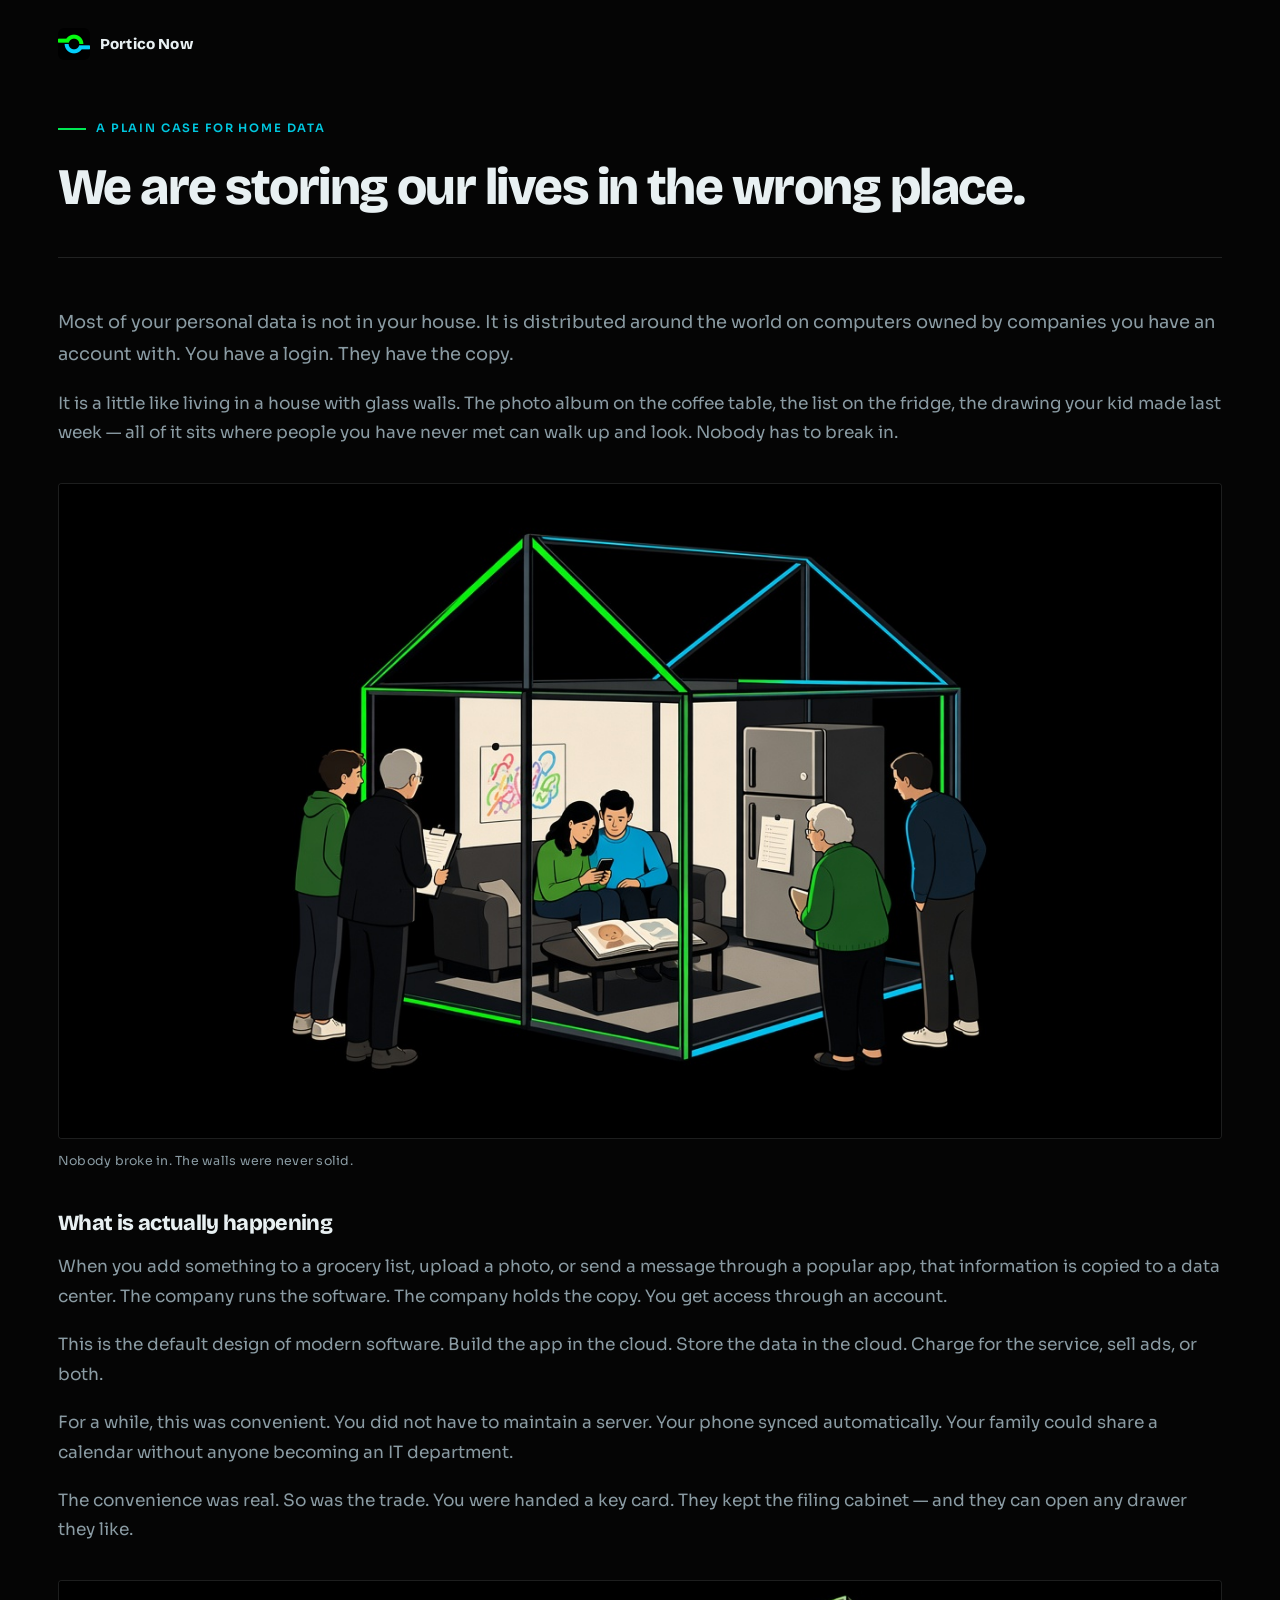
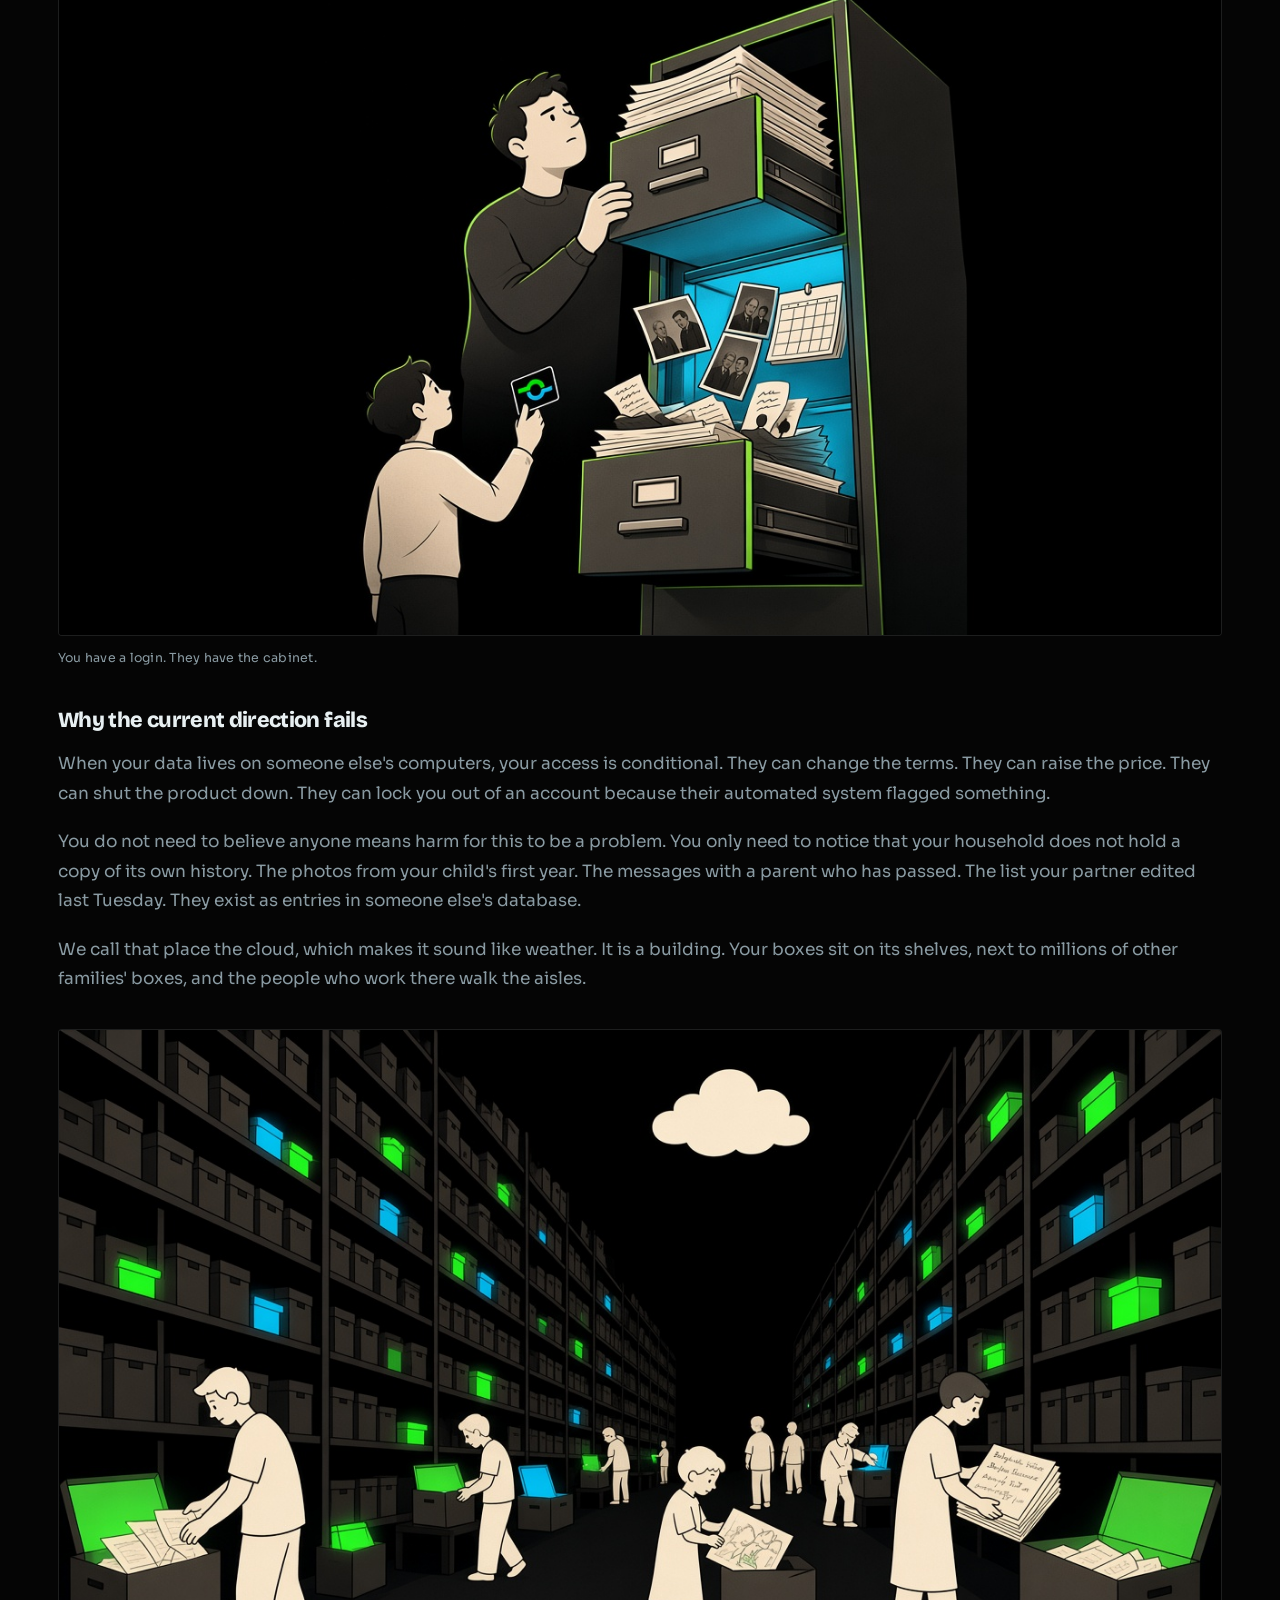
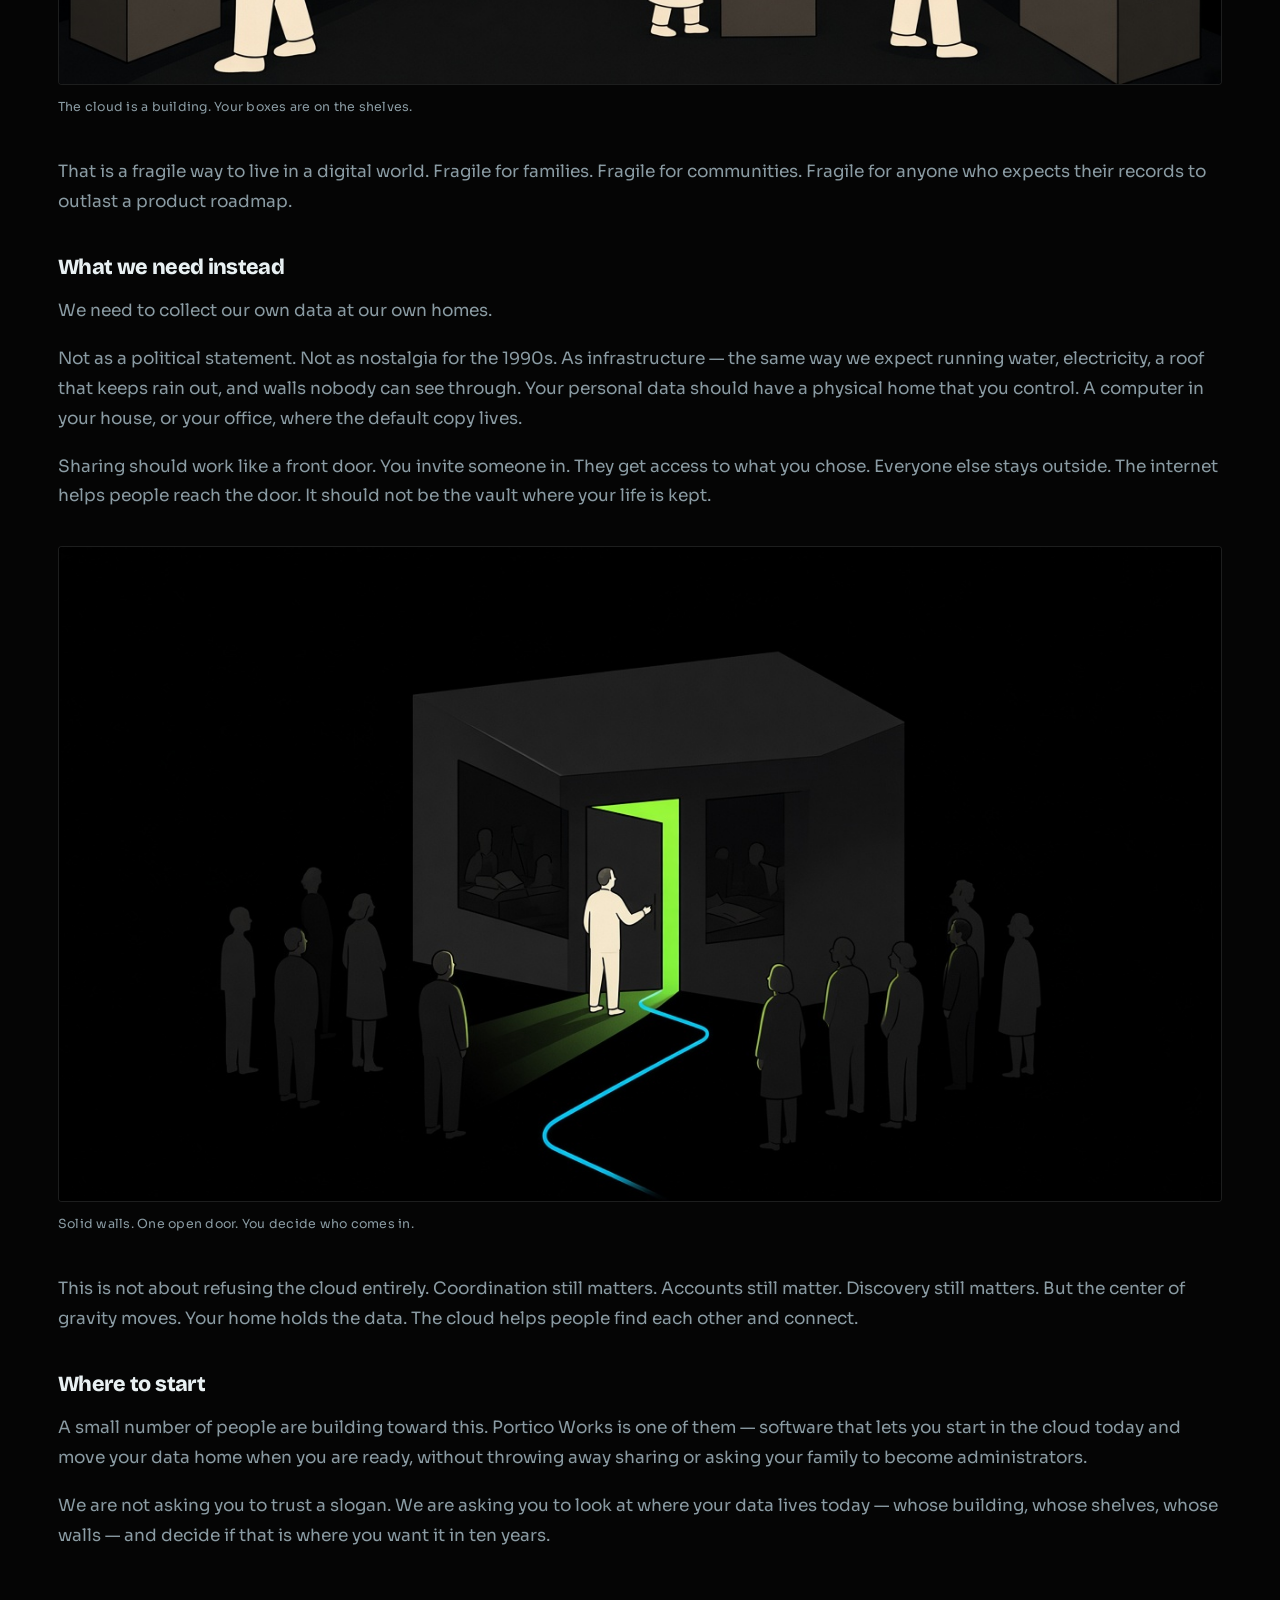
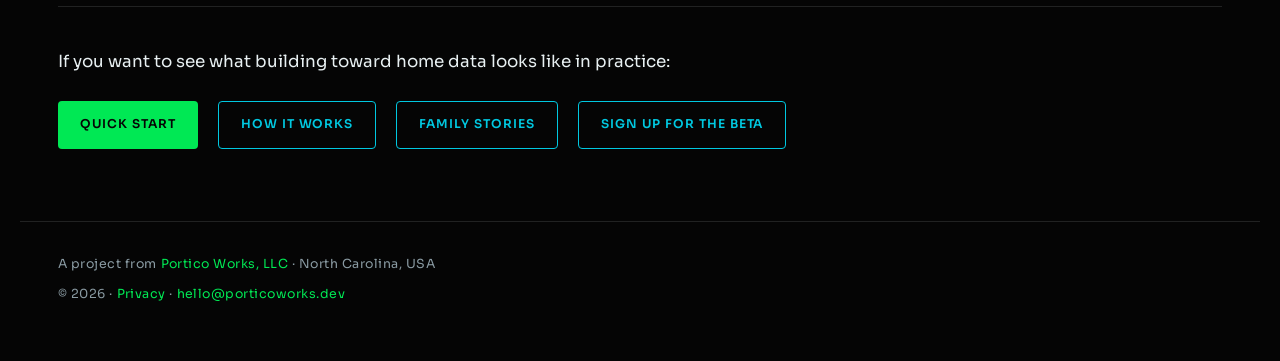
==== index.html @ d1bdc406 "Refactor header in index.html to introduce a brand-cluster for improved navigation and accessibility" ====
<!doctype html>
<html lang="en">
  <head>
    <meta charset="utf-8">
    <meta name="viewport" content="width=device-width, initial-scale=1, viewport-fit=cover">
    <meta name="description" content="Your personal data belongs in your home. Not as a hobby. As the place your own copy lives.">
    <meta name="theme-color" content="#050505">
    <meta name="mobile-web-app-capable" content="yes">
    <meta name="apple-mobile-web-app-capable" content="yes">
    <meta name="apple-mobile-web-app-status-bar-style" content="black-translucent">
    <meta name="apple-mobile-web-app-title" content="Portico Now">
    <meta property="og:title" content="Portico Now — Keep your data at home">
    <meta property="og:description" content="The cloud was a shortcut. It is not where your life should be kept.">
    <meta property="og:type" content="website">
    <meta property="og:url" content="https://porticonow.com/">
    <meta property="og:image" content="https://porticonow.com/logo.png">
    <title>Portico Now — Keep your data at home</title>
    <link rel="icon" href="/favicon.ico" sizes="32x32">
    <link rel="icon" href="/favicon.svg" type="image/svg+xml">
    <link rel="shortcut icon" href="/favicon.ico">
    <link rel="icon" href="/favicon-32.png" type="image/png" sizes="32x32">
    <link rel="icon" href="/favicon-16.png" type="image/png" sizes="16x16">
    <link rel="icon" href="/icon-192.png" type="image/png" sizes="192x192">
    <link rel="apple-touch-icon" href="/apple-touch-icon.png" sizes="180x180">
    <link rel="apple-touch-icon" href="/apple-touch-icon-152.png" sizes="152x152">
    <link rel="manifest" href="/manifest.webmanifest">
    <link rel="stylesheet" href="styles.css">
    <link rel="preconnect" href="https://fonts.googleapis.com">
    <link rel="preconnect" href="https://fonts.gstatic.com" crossorigin>
    <link href="https://fonts.googleapis.com/css2?family=Bricolage+Grotesque:opsz,wght@12..96,600;12..96,800&family=Sora:wght@400;500;600&display=swap" rel="stylesheet">
  </head>
  <body>
    <header class="site-header">
      <div class="brand-cluster">
        <a class="wordmark-logo" href="https://api.porticoworks.dev/app/#/login" aria-label="Sign in to Portico">
          <img class="brand-logo" src="logo.png" width="32" height="32" alt="">
        </a>
        <a class="wordmark" href="/" aria-label="Portico Now">
          <span>Portico Now</span>
        </a>
      </div>
    </header>

    <main id="top" class="essay">
      <article aria-labelledby="essay-title">
        <header class="essay-header">
          <p class="eyebrow">A plain case for home data</p>
          <h1 id="essay-title">We are storing our lives in the wrong place.</h1>
        </header>

        <section class="essay-body">
          <p class="lead">
            Most of your personal data is not in your house. It is distributed around the world on computers owned by
            companies you have an account with. You have a login. They have the copy.
          </p>
          <p>
            It is a little like living in a house with glass walls. The photo album on the coffee table, the list on the
            fridge, the drawing your kid made last week — all of it sits where people you have never met can walk up and
            look. Nobody has to break in.
          </p>

          <figure class="essay-figure">
            <img src="cartoons/cartoon-glass-house.png" width="1280" height="720" alt="A family sits inside a glass house while people outside look in at a photo album, a child's drawing, and a note on the fridge.">
            <figcaption>Nobody broke in. The walls were never solid.</figcaption>
          </figure>

          <h2>What is actually happening</h2>
          <p>
            When you add something to a grocery list, upload a photo, or send a message through a popular app, that
            information is copied to a data center. The company runs the software. The company holds the copy. You get
            access through an account.
          </p>
          <p>
            This is the default design of modern software. Build the app in the cloud. Store the data in the cloud. Charge for the service, sell ads, or both.
          </p>
          <p>
            For a while, this was convenient. You did not have to maintain a server. Your phone synced automatically.
            Your family could share a calendar without anyone becoming an IT department.
          </p>
          <p>
            The convenience was real. So was the trade. You were handed a key card. They kept the filing cabinet — and
            they can open any drawer they like.
          </p>

          <figure class="essay-figure">
            <img src="cartoons/cartoon-they-hold-the-copy.png" width="1280" height="720" alt="A small person holds up a keycard while a much larger person searches an open filing cabinet of photographs and papers.">
            <figcaption>You have a login. They have the cabinet.</figcaption>
          </figure>

          <h2>Why the current direction fails</h2>
          <p>
            When your data lives on someone else's computers, your access is conditional. They can change the terms.
            They can raise the price. They can shut the product down. They can lock you out of an account because their
            automated system flagged something.
          </p>
          <p>
            You do not need to believe anyone means harm for this to be a problem. You only need to notice that your
            household does not hold a copy of its own history. The photos from your child's first year. The messages
            with a parent who has passed. The list your partner edited last Tuesday. They exist as entries in someone
            else's database.
          </p>
          <p>
            We call that place the cloud, which makes it sound like weather. It is a building. Your boxes sit on its
            shelves, next to millions of other families' boxes, and the people who work there walk the aisles.
          </p>

          <figure class="essay-figure">
            <img src="cartoons/cartoon-cloud-warehouse.png" width="1280" height="720" alt="People in a long warehouse aisle open boxes of drawings and letters beneath a small cloud.">
            <figcaption>The cloud is a building. Your boxes are on the shelves.</figcaption>
          </figure>

          <p>
            That is a fragile way to live in a digital world. Fragile for families. Fragile for communities. Fragile
            for anyone who expects their records to outlast a product roadmap.
          </p>

          <h2>What we need instead</h2>
          <p>
            We need to collect our own data at our own homes.
          </p>
          <p>
            Not as a political statement. Not as nostalgia for the 1990s. As infrastructure — the same way we expect
            running water, electricity, a roof that keeps rain out, and walls nobody can see through. Your personal data
            should have a physical home that you control. A computer in your house, or your office, where the default
            copy lives.
          </p>
          <p>
            Sharing should work like a front door. You invite someone in. They get access to what you chose. Everyone
            else stays outside. The internet helps people reach the door. It should not be the vault where your life is
            kept.
          </p>

          <figure class="essay-figure">
            <img src="cartoons/cartoon-home-door.png" width="1280" height="720" alt="One person stands at the open door of a dark house while a crowd waits outside.">
            <figcaption>Solid walls. One open door. You decide who comes in.</figcaption>
          </figure>

          <p>
            This is not about refusing the cloud entirely. Coordination still matters. Accounts still matter. Discovery
            still matters. But the center of gravity moves. Your home holds the data. The cloud helps people find each
            other and connect.
          </p>

          <h2>Where to start</h2>
          <p>
            A small number of people are building toward this. Portico Works is one of them — software that lets you
            start in the cloud today and move your data home when you are ready, without throwing away sharing or
            asking your family to become administrators.
          </p>
          <p>
            We are not asking you to trust a slogan. We are asking you to look at where your data lives today — whose
            building, whose shelves, whose walls — and decide if that is where you want it in ten years.
          </p>
        </section>

        <footer class="essay-cta">
          <p class="cta-lede">If you want to see what building toward home data looks like in practice:</p>
          <div class="cta-actions">
            <a class="button button-primary" href="https://web.porticoworks.dev/start/">Quick Start</a>
            <a class="button button-light" href="https://web.porticoworks.dev/">How it works</a>
            <a class="button button-light" href="https://ourportico.com/">Family stories</a>
            <a class="button button-light" href="mailto:beta@porticoworks.dev?subject=Portico%20beta%20sign-up&body=This%20message%20is%20ready%20to%20send.%20Press%20Send%20to%20join%20the%20Portico%20beta.%0D%0A%0D%0APlease%20sign%20me%20up%20as%20a%20beta%20tester%20and%20reply%20to%20this%20email%20address.">Sign up for the beta</a>
          </div>
        </footer>
      </article>
    </main>

    <footer class="site-footer">
      <p>
        A project from
        <a class="text-link" href="https://porticoworks.dev/">Portico Works, LLC</a>
        · North Carolina, USA
      </p>
      <p>
        © <span id="year">2026</span>
        · <a class="text-link" href="https://porticoworks.dev/privacy">Privacy</a>
        · <a class="text-link" href="mailto:hello@porticoworks.dev">hello@porticoworks.dev</a>
      </p>
    </footer>

    <script>document.getElementById('year').textContent = new Date().getFullYear();</script>
  </body>
</html>
---- styles.css ----
:root {
  --ink: #e8f0f2;
  --muted: #8a9ba3;
  --deep: #050505;
  --green: #00e854;
  --cyan: #00c8e0;
  --line: rgba(232, 240, 242, 0.12);
}

* { box-sizing: border-box; }
html { scroll-behavior: smooth; }
body {
  margin: 0;
  color: var(--ink);
  background: var(--deep);
  font-family: Sora, system-ui, sans-serif;
  font-size: 17px;
  line-height: 1.75;
}
a { color: inherit; }

.site-header {
  max-width: 1240px;
  margin-inline: auto;
  padding: 28px 38px 0;
}
.brand-cluster {
  display: inline-flex;
  align-items: center;
  gap: 10px;
}
.wordmark-logo {
  display: inline-flex;
  border-radius: 6px;
  text-decoration: none;
}
.wordmark-logo:focus-visible {
  outline: 2px solid var(--cyan);
  outline-offset: 2px;
}
.brand-back {
  display: inline-flex;
  align-items: center;
  justify-content: center;
  width: 2.1rem;
  height: 2.1rem;
  margin-left: -0.35rem;
  border-radius: 0.55rem;
  color: var(--cyan);
  text-decoration: none;
  transition: background 0.15s ease, color 0.15s ease;
}
.brand-back:hover {
  color: var(--green);
  background: rgba(0, 200, 224, 0.12);
}
.brand-back:focus-visible {
  outline: 2px solid var(--cyan);
  outline-offset: 2px;
}
.brand-back-icon {
  display: block;
}
.wordmark {
  display: inline-flex;
  align-items: center;
  gap: 10px;
  font-family: "Bricolage Grotesque", Sora, sans-serif;
  font-weight: 800;
  font-size: .95rem;
  letter-spacing: .01em;
  text-decoration: none;
}
.wordmark:hover span {
  color: var(--cyan);
}
.brand-logo {
  display: block;
  border-radius: 6px;
  flex-shrink: 0;
}

.essay {
  max-width: 1240px;
  margin-inline: auto;
  padding: 48px 38px 72px;
}
.essay-header {
  margin-bottom: 48px;
  padding-bottom: 40px;
  border-bottom: 1px solid var(--line);
}
.eyebrow {
  margin: 0 0 20px;
  font-size: .72rem;
  font-weight: 600;
  letter-spacing: .16em;
  text-transform: uppercase;
  color: var(--cyan);
}
.eyebrow::before {
  content: "";
  display: inline-block;
  width: 28px;
  margin-right: 10px;
  border-top: 2px solid var(--green);
  vertical-align: middle;
}
h1, h2 {
  font-family: "Bricolage Grotesque", Sora, sans-serif;
  font-weight: 800;
  line-height: 1.15;
  letter-spacing: -.03em;
}
h1 {
  margin: 0;
  font-size: clamp(2.2rem, 5vw, 3.2rem);
}
h2 {
  margin: 2.4rem 0 1rem;
  font-size: 1.35rem;
  color: var(--ink);
}
p { margin: 0 0 1.15rem; }
.lead {
  font-size: 1.12rem;
  color: var(--muted);
  line-height: 1.8;
}
.essay-body p {
  color: var(--muted);
}
.essay-body strong {
  color: var(--ink);
  font-weight: 600;
}
.essay-figure {
  margin: 2.2rem 0 2.4rem;
}
.essay-figure img {
  display: block;
  width: 100%;
  height: auto;
  border: 1px solid var(--line);
  border-radius: 4px;
  background: #000;
}
.essay-figure figcaption {
  margin-top: 12px;
  font-size: .78rem;
  letter-spacing: .02em;
  color: var(--muted);
}

.essay-cta {
  margin-top: 56px;
  padding-top: 40px;
  border-top: 1px solid var(--line);
}
.cta-lede {
  margin-bottom: 24px;
  color: var(--ink);
  font-size: 1.05rem;
}
.cta-actions {
  display: flex;
  flex-wrap: wrap;
  align-items: center;
  gap: 16px 20px;
}
.button {
  display: inline-flex;
  align-items: center;
  justify-content: center;
  min-height: 48px;
  padding: 12px 22px;
  border-radius: 4px;
  font-size: .76rem;
  font-weight: 600;
  letter-spacing: .08em;
  text-decoration: none;
  text-transform: uppercase;
  transition: transform .2s ease, background .2s ease, color .2s ease, border-color .2s ease;
}
.button:hover, .button:focus-visible { transform: translateY(-2px); }
.button-primary {
  color: var(--deep);
  background: var(--green);
}
.button-primary:hover { background: var(--cyan); }
.button-light {
  border: 1px solid var(--cyan);
  color: var(--cyan);
}
.button-light:hover {
  color: var(--deep);
  background: var(--cyan);
}

.site-footer {
  max-width: 1240px;
  margin-inline: auto;
  padding: 32px 38px 48px;
  border-top: 1px solid var(--line);
  font-size: .78rem;
  letter-spacing: .04em;
  color: var(--muted);
}
.site-footer p { margin: 0 0 8px; }
.text-link {
  color: var(--green);
  text-decoration: none;
  text-underline-offset: 3px;
}
.text-link:hover, .text-link:focus-visible { color: var(--cyan); }

@media (max-width: 800px) {
  .site-header,
  .essay,
  .site-footer { padding-inline: 22px; }
}

@media (max-width: 500px) {
  .essay { padding-top: 32px; }
  .cta-actions { flex-direction: column; align-items: stretch; }
  .button { justify-content: center; }
}

@media (prefers-reduced-motion: reduce) {
  html { scroll-behavior: auto; }
  .button { transition: none; }
}
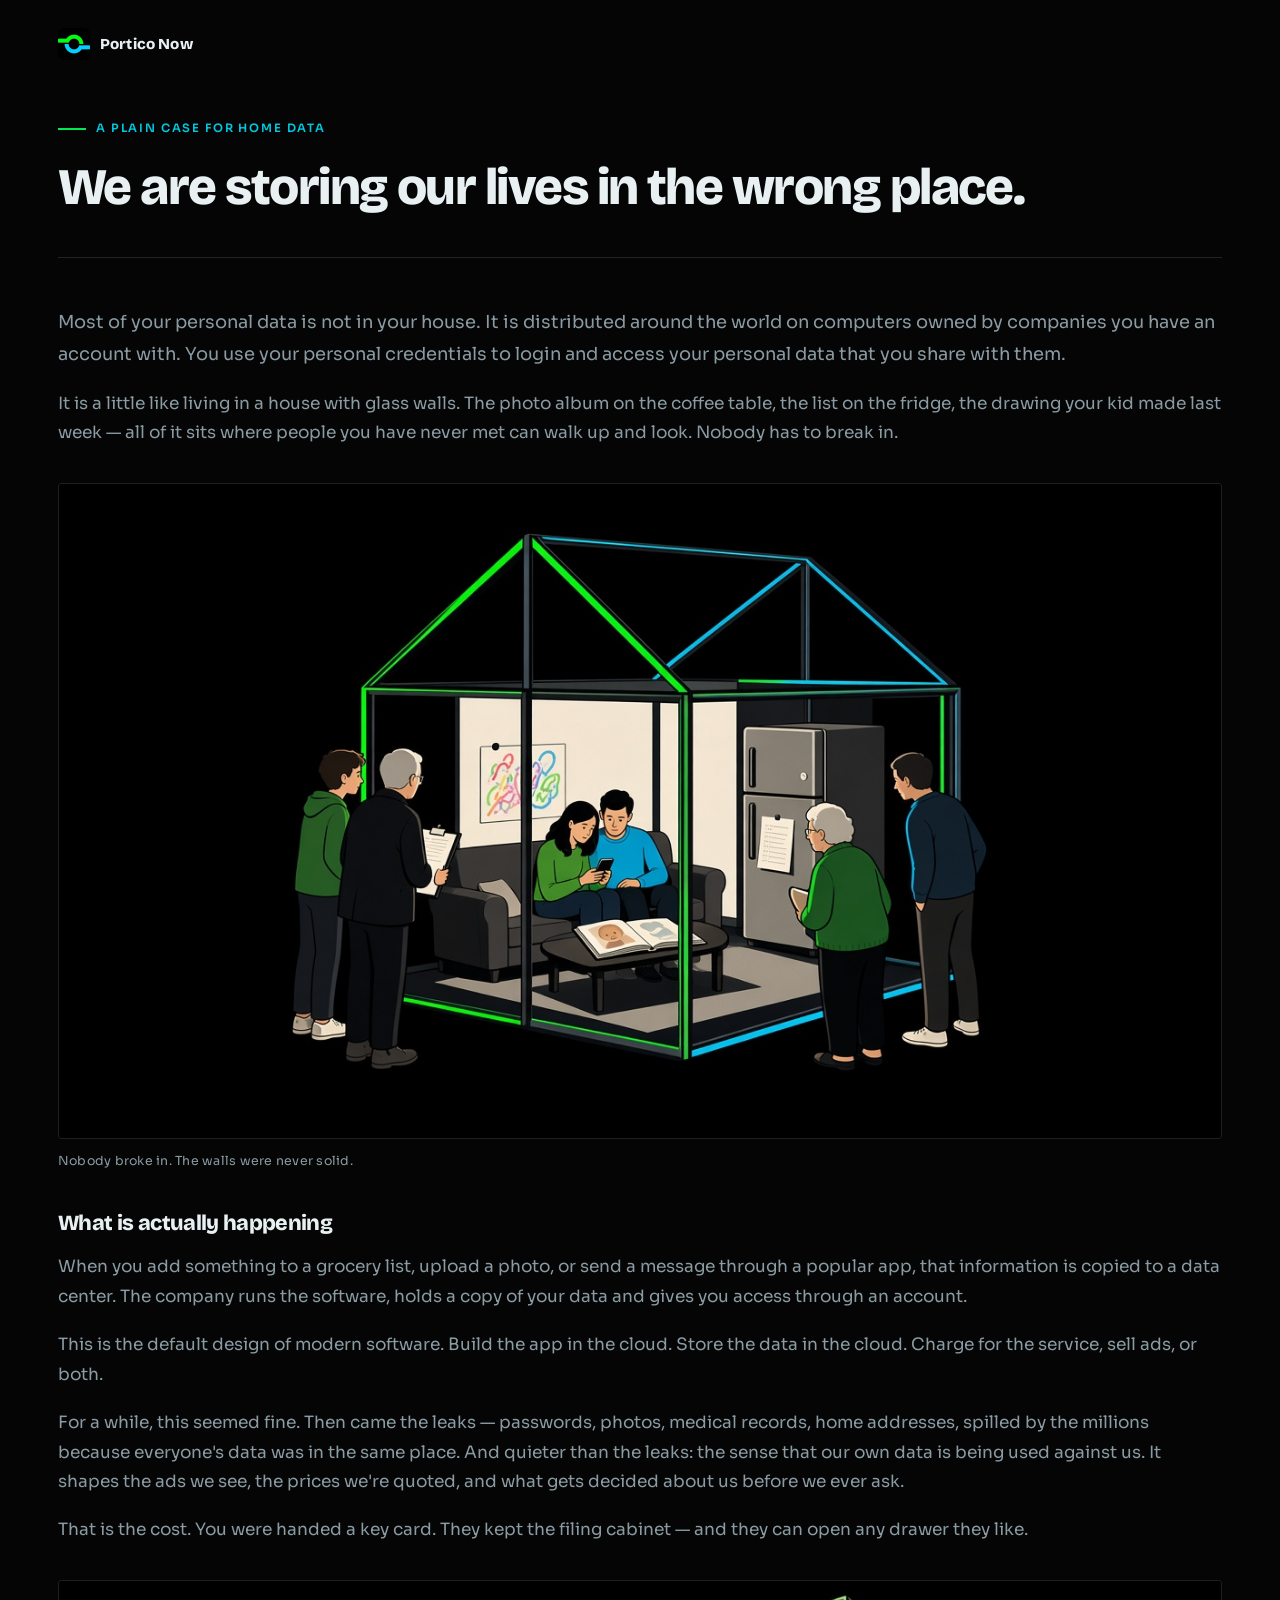
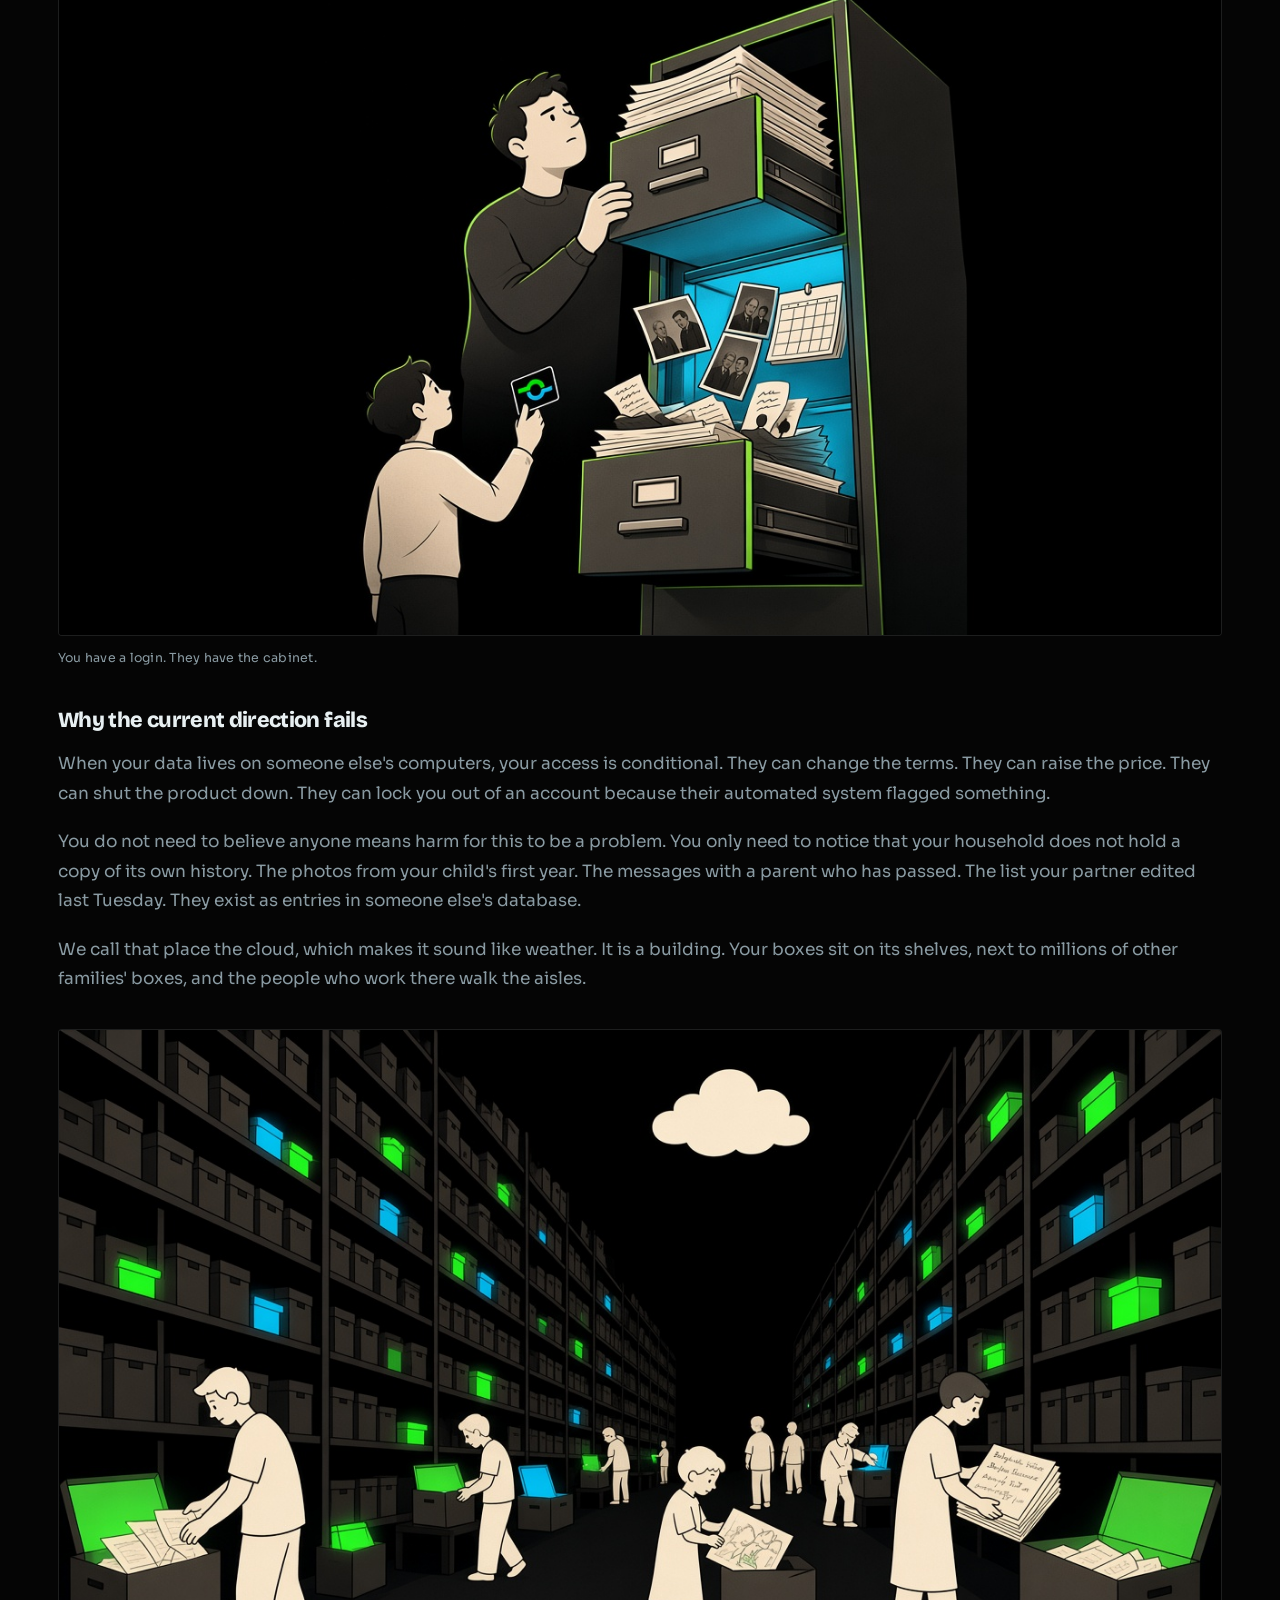
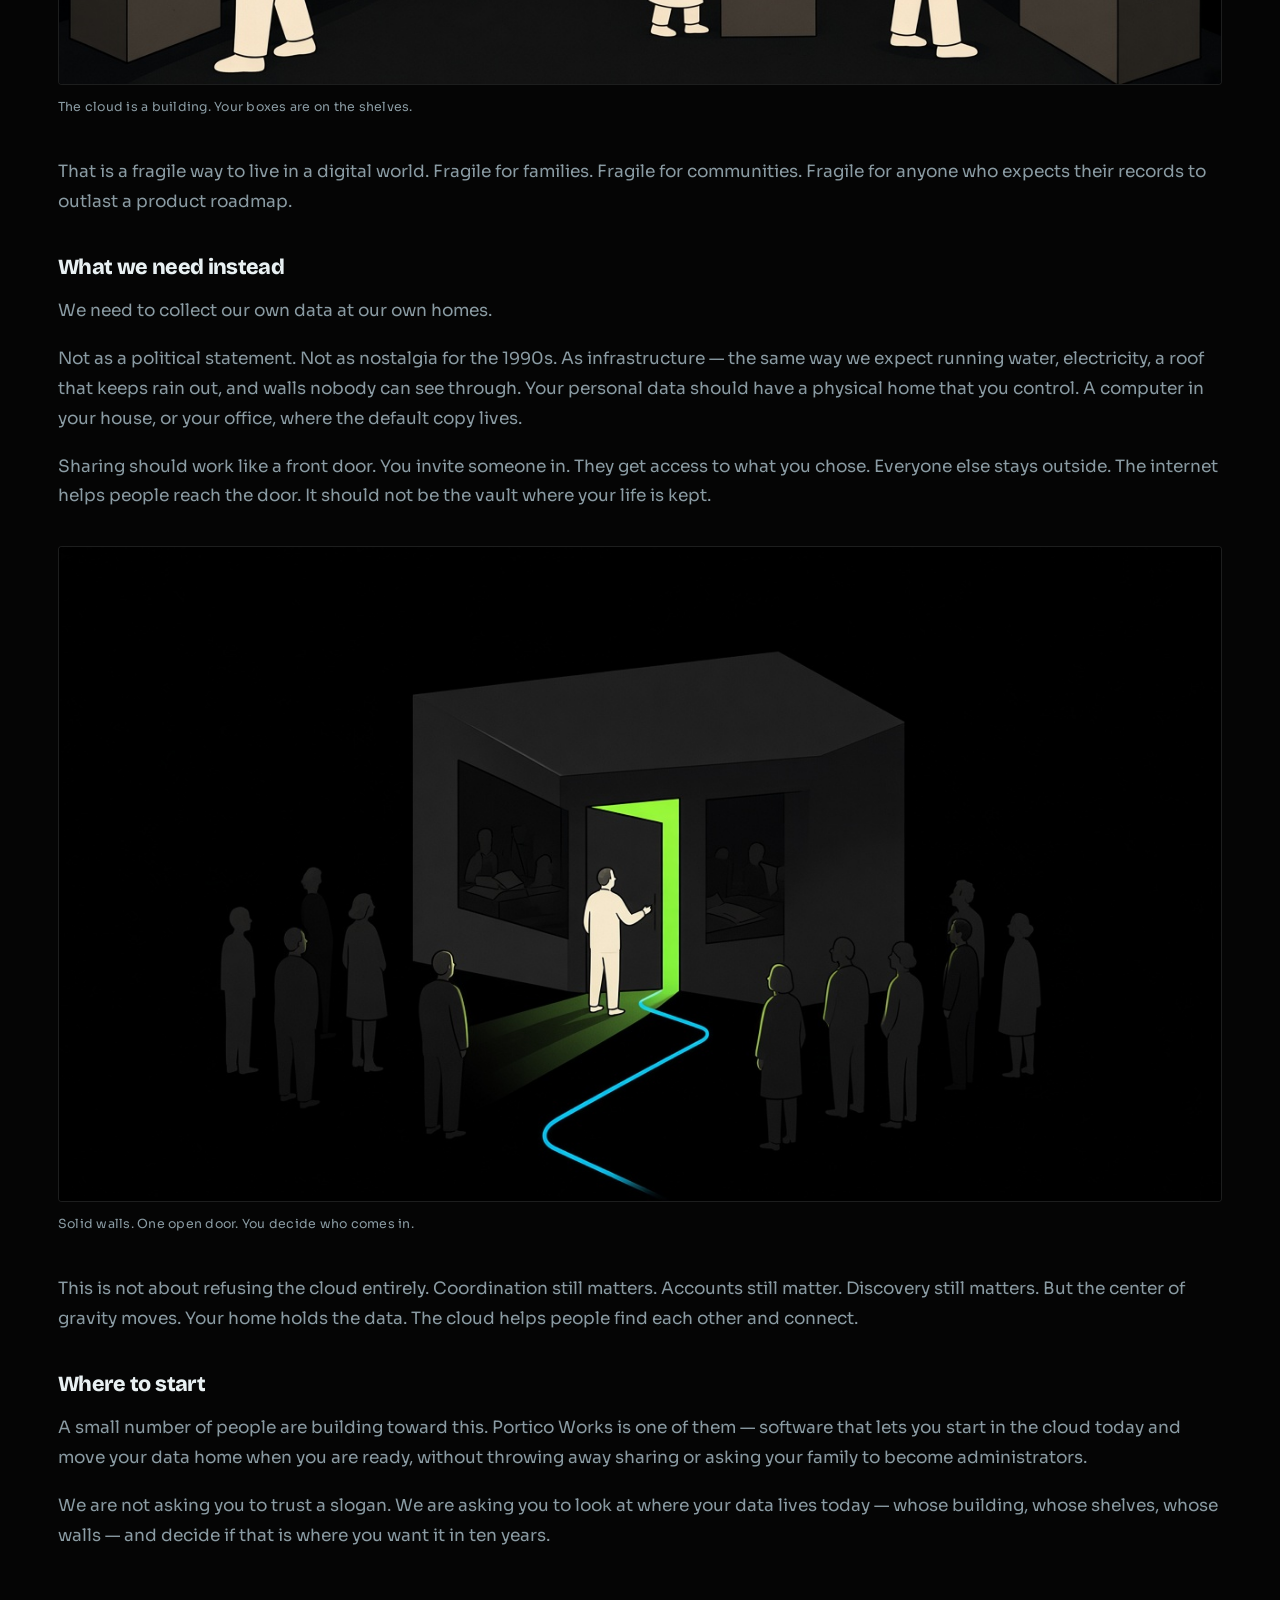
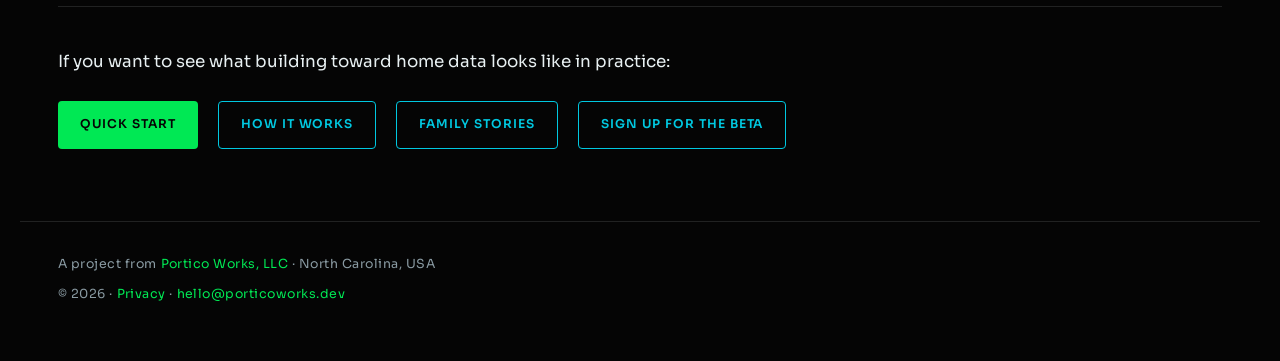
==== commit 2393b193: "Enhance essay content in index.html to clarify the implications of data ownership and privacy. Updat" ====
--- a/index.html
+++ b/index.html
@@ -51,7 +51,7 @@
         <section class="essay-body">
           <p class="lead">
             Most of your personal data is not in your house. It is distributed around the world on computers owned by
-            companies you have an account with. You have a login. They have the copy.
+            companies you have an account with. You use your personal credentials to login and access your personal data that you share with them.
           </p>
           <p>
             It is a little like living in a house with glass walls. The photo album on the coffee table, the list on the
@@ -67,19 +67,20 @@
           <h2>What is actually happening</h2>
           <p>
             When you add something to a grocery list, upload a photo, or send a message through a popular app, that
-            information is copied to a data center. The company runs the software. The company holds the copy. You get
-            access through an account.
+            information is copied to a data center. The company runs the software, holds a copy of your data and gives you access through an account.
           </p>
           <p>
             This is the default design of modern software. Build the app in the cloud. Store the data in the cloud. Charge for the service, sell ads, or both.
           </p>
           <p>
-            For a while, this was convenient. You did not have to maintain a server. Your phone synced automatically.
-            Your family could share a calendar without anyone becoming an IT department.
+            For a while, this seemed fine. Then came the leaks — passwords, photos, medical records, home addresses,
+            spilled by the millions because everyone's data was in the same place. And quieter than the leaks: the sense
+            that our own data is being used against us. It shapes the ads we see, the prices we're quoted, and what gets
+            decided about us before we ever ask.
           </p>
           <p>
-            The convenience was real. So was the trade. You were handed a key card. They kept the filing cabinet — and
-            they can open any drawer they like.
+            That is the cost. You were handed a key card. They kept the filing cabinet — and they can open any drawer
+            they like.
           </p>
 
           <figure class="essay-figure">
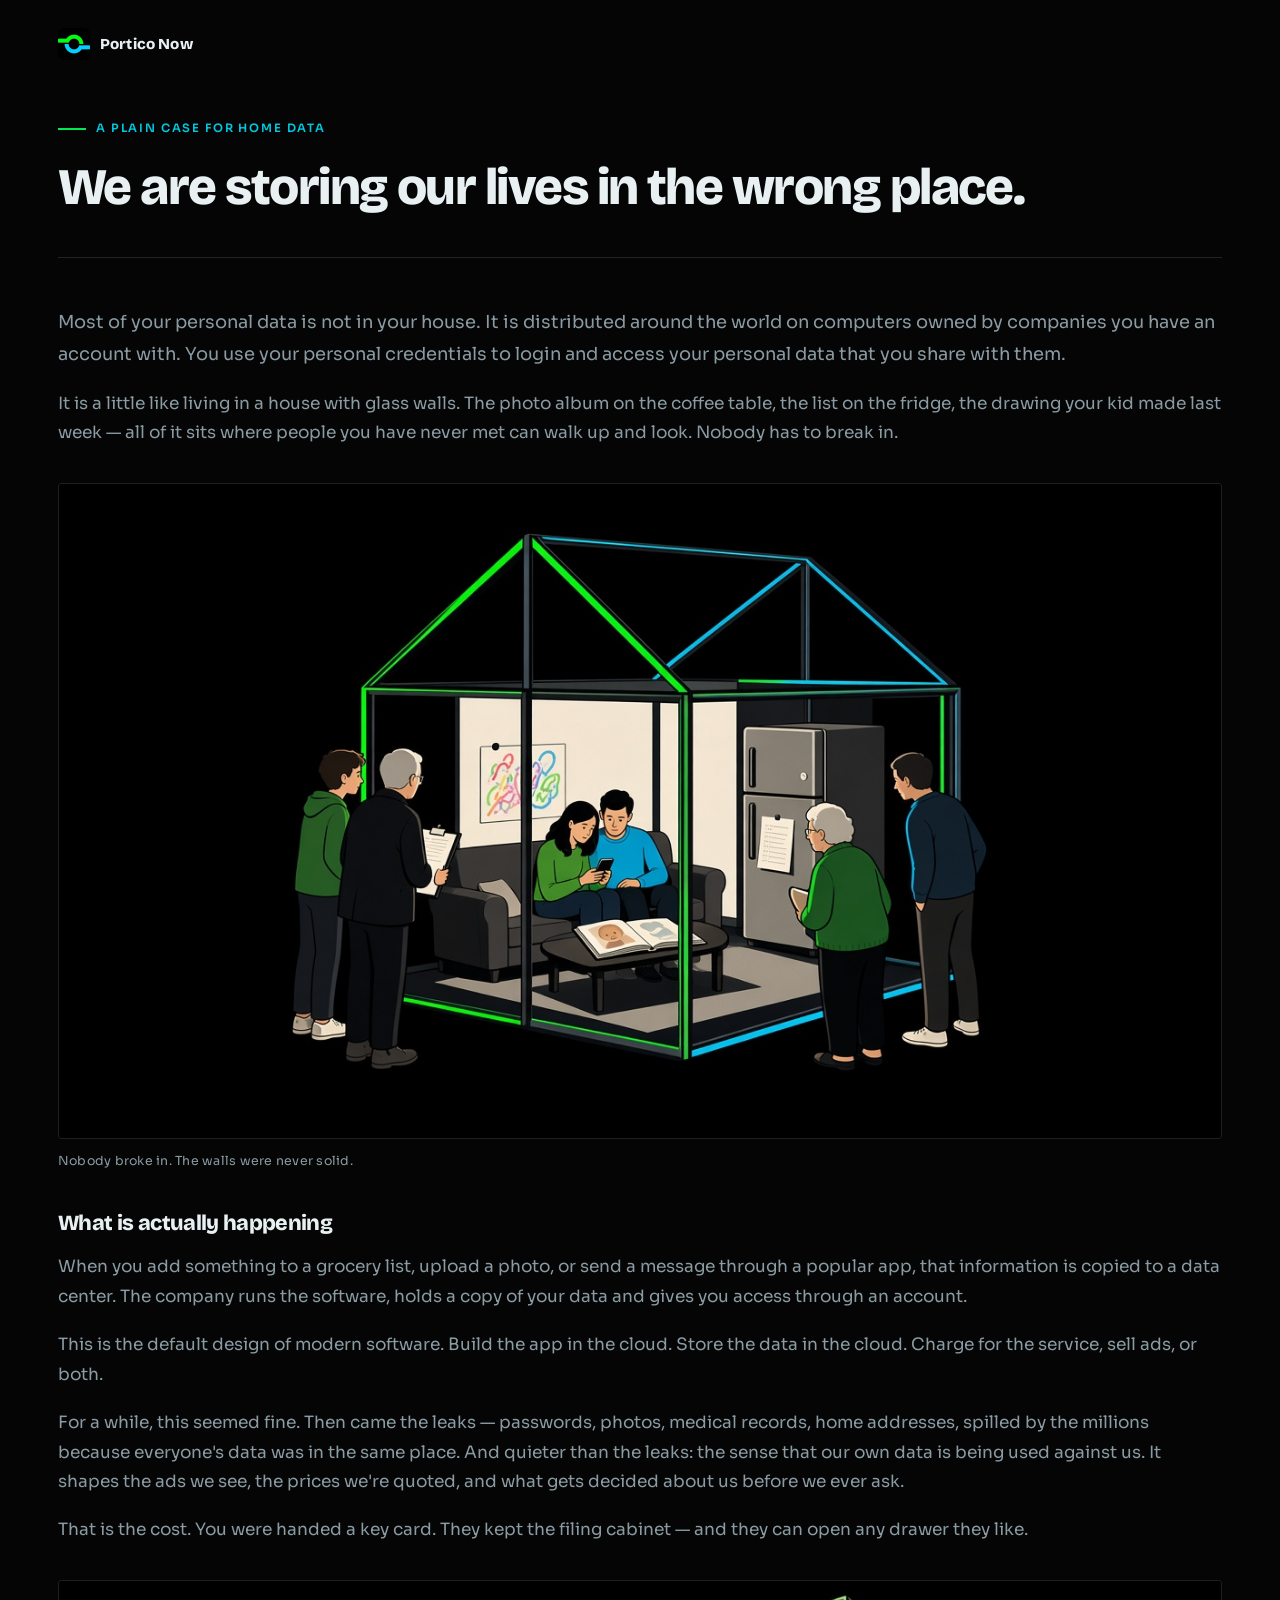
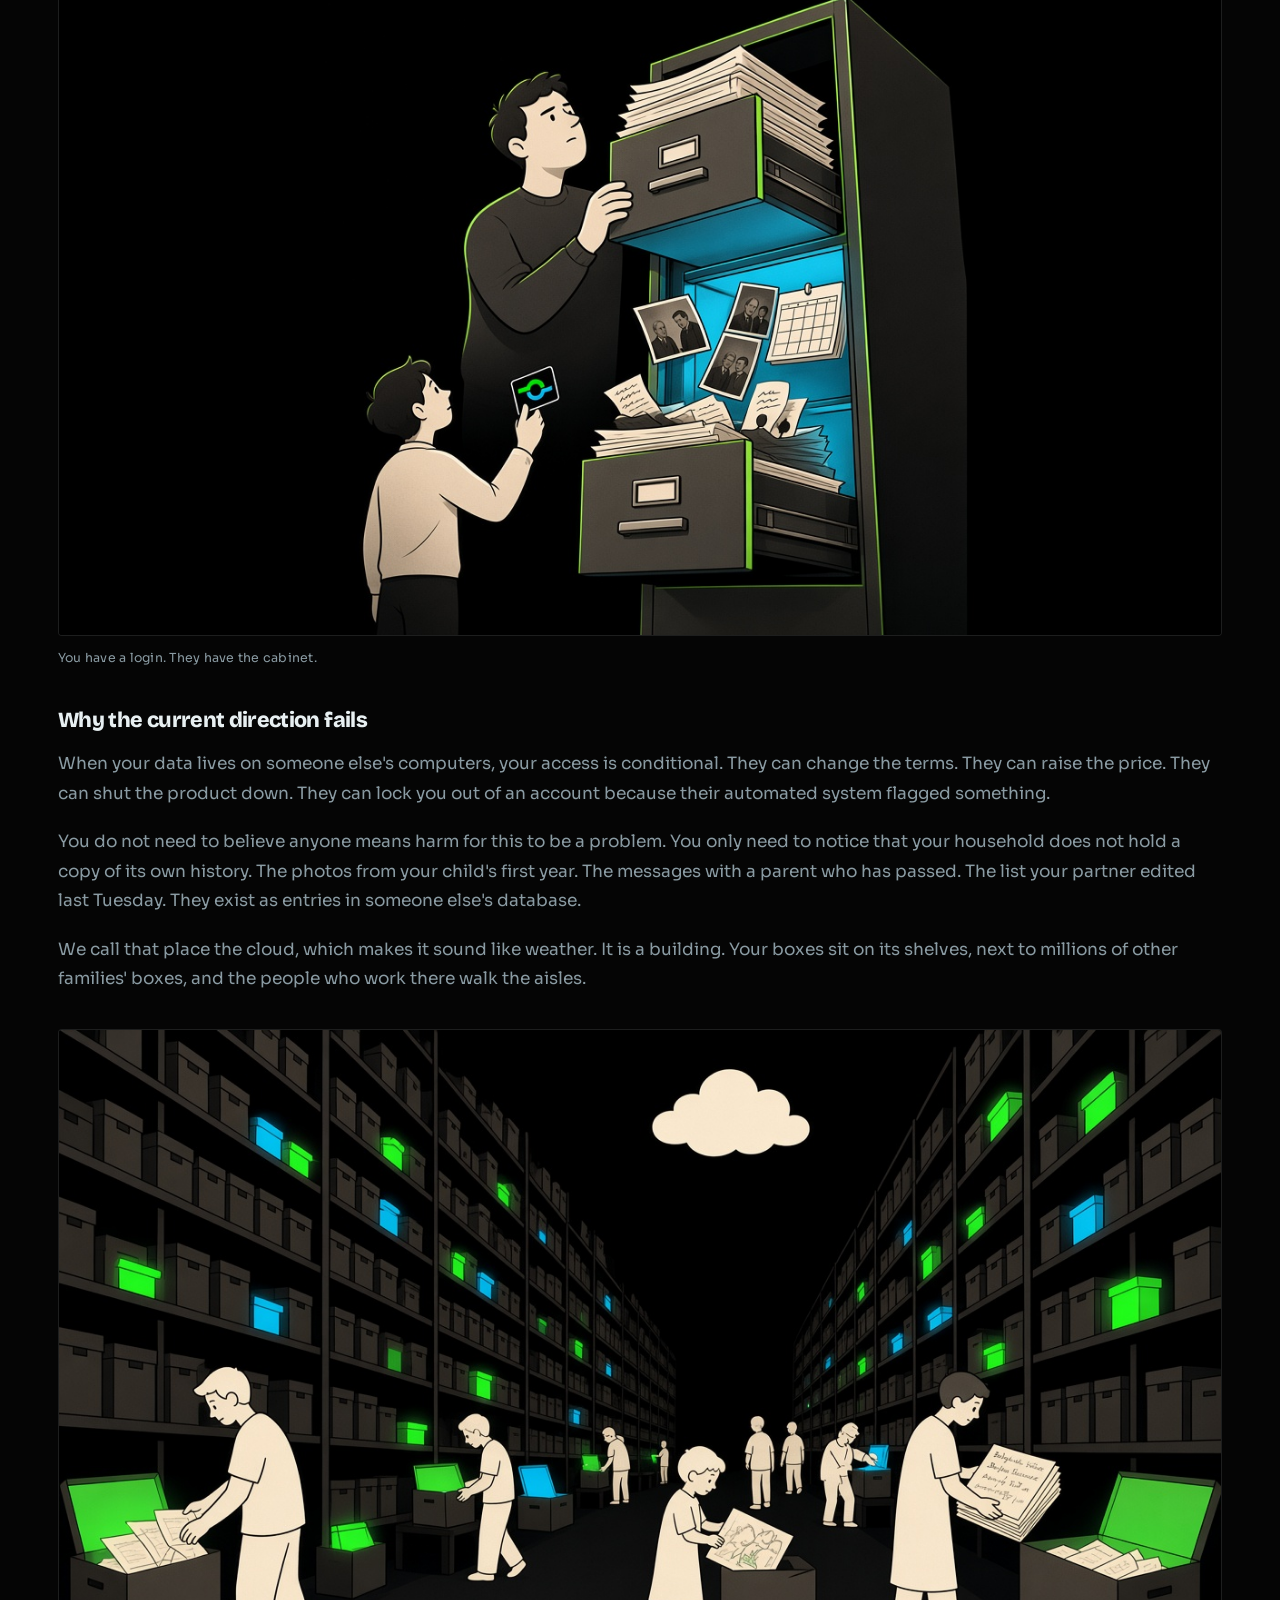
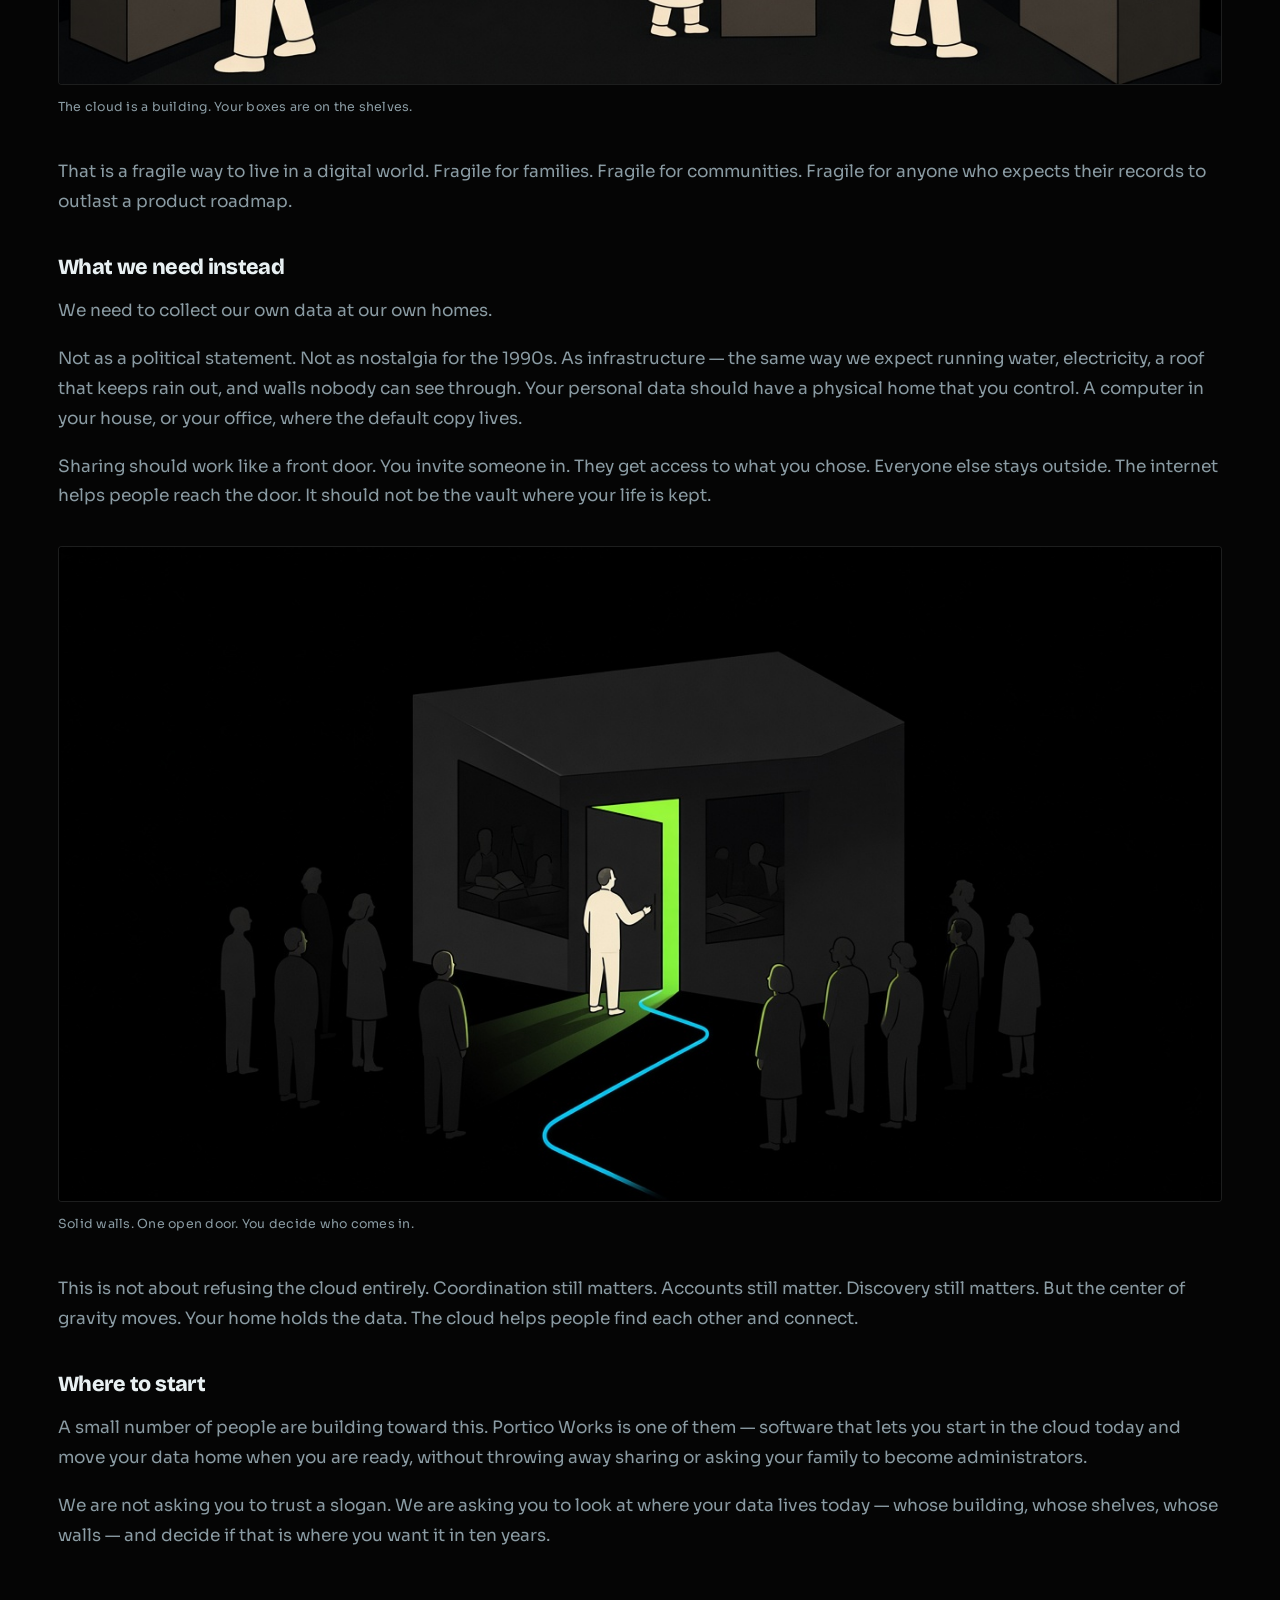
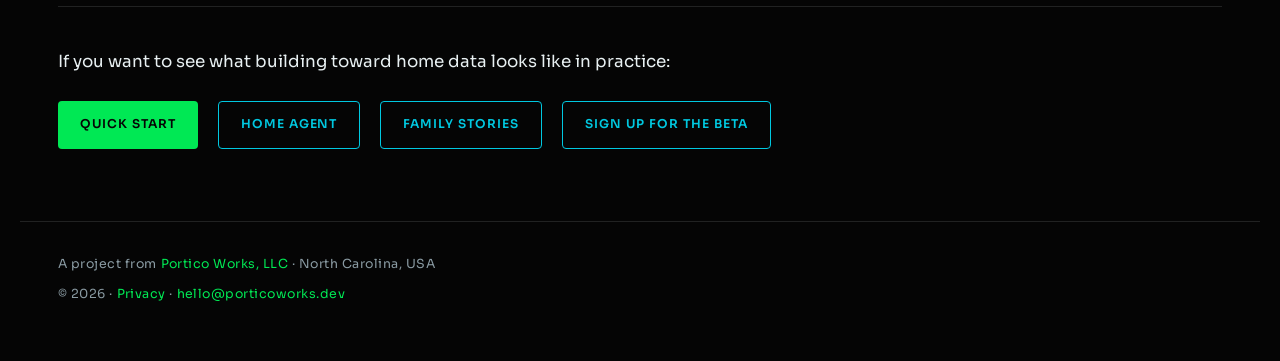
==== commit 4d45cb07: "Update call-to-action link in index.html to direct users to the Home Agent page, enhancing navigatio" ====
--- a/index.html
+++ b/index.html
@@ -158,7 +158,7 @@
           <p class="cta-lede">If you want to see what building toward home data looks like in practice:</p>
           <div class="cta-actions">
             <a class="button button-primary" href="https://web.porticoworks.dev/start/">Quick Start</a>
-            <a class="button button-light" href="https://web.porticoworks.dev/">How it works</a>
+            <a class="button button-light" href="https://web.porticoworks.dev/advanced/">Home Agent</a>
             <a class="button button-light" href="https://ourportico.com/">Family stories</a>
             <a class="button button-light" href="mailto:beta@porticoworks.dev?subject=Portico%20beta%20sign-up&body=This%20message%20is%20ready%20to%20send.%20Press%20Send%20to%20join%20the%20Portico%20beta.%0D%0A%0D%0APlease%20sign%20me%20up%20as%20a%20beta%20tester%20and%20reply%20to%20this%20email%20address.">Sign up for the beta</a>
           </div>
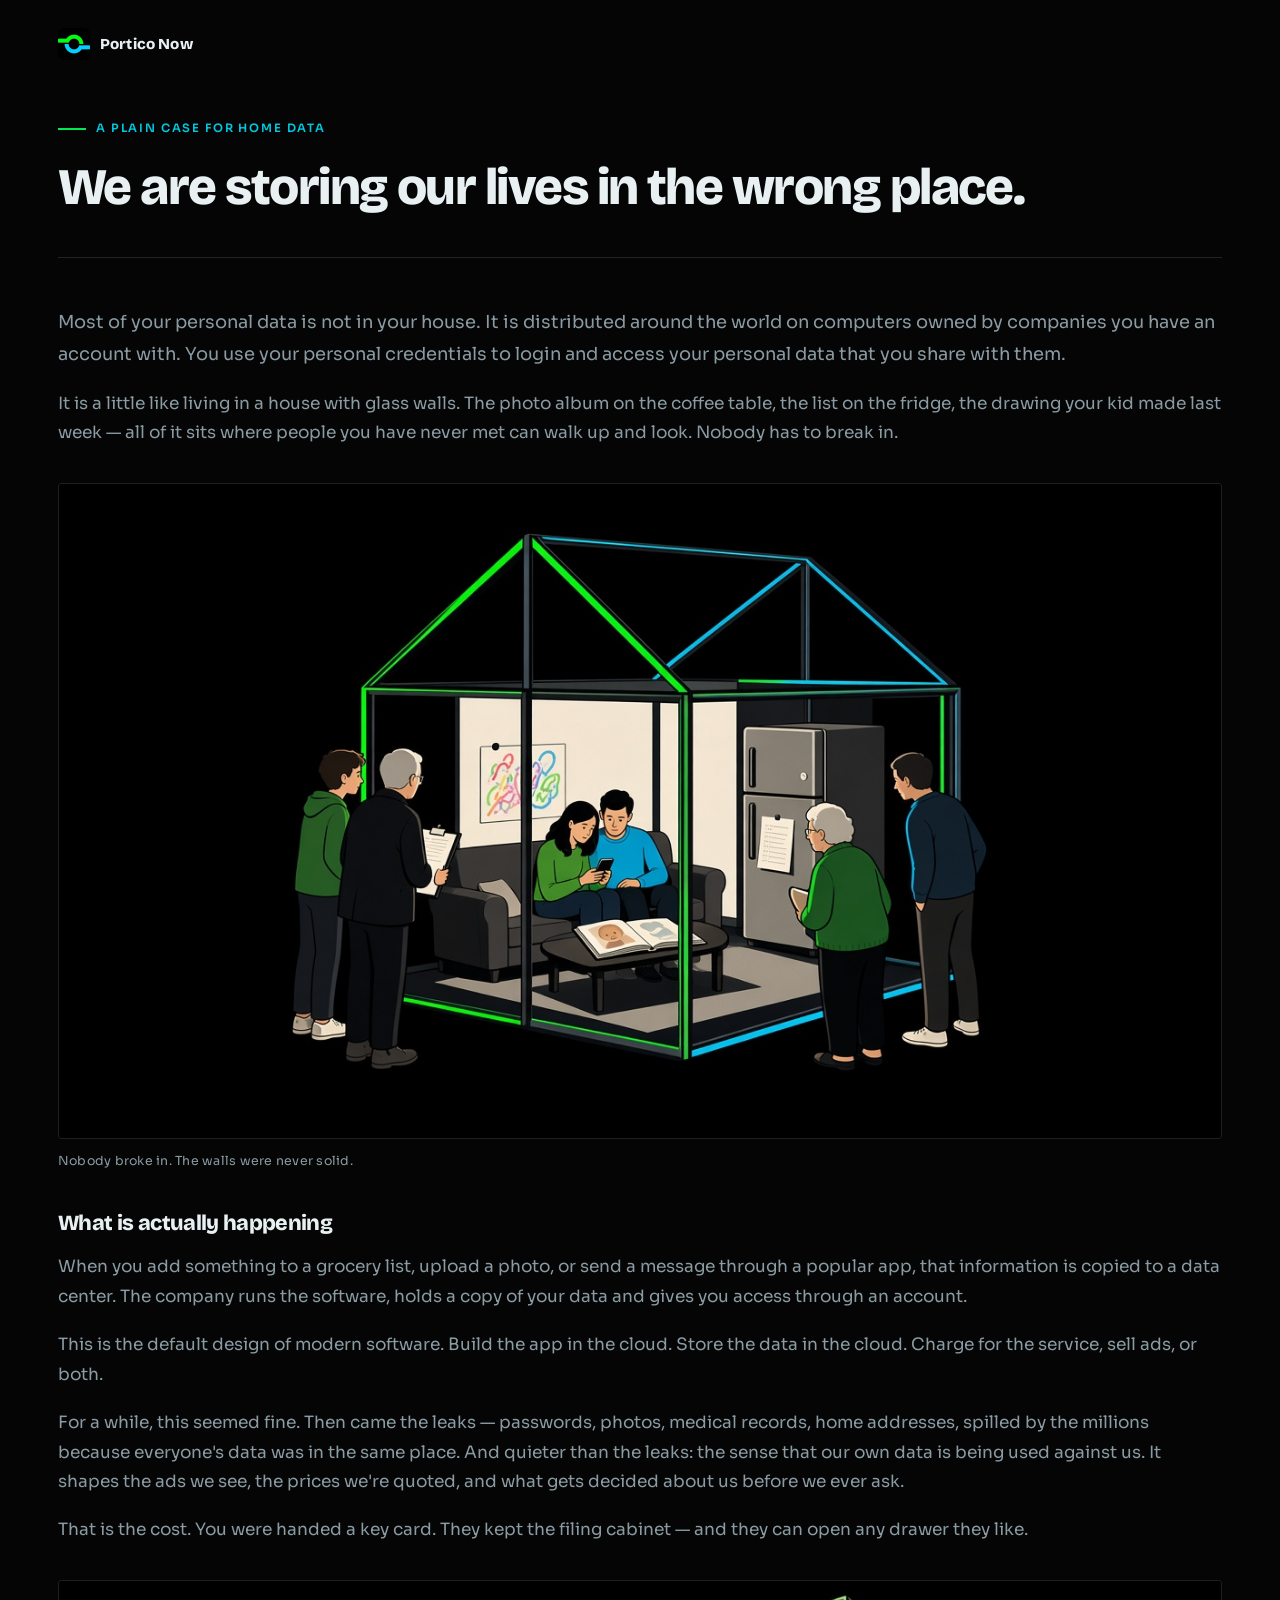
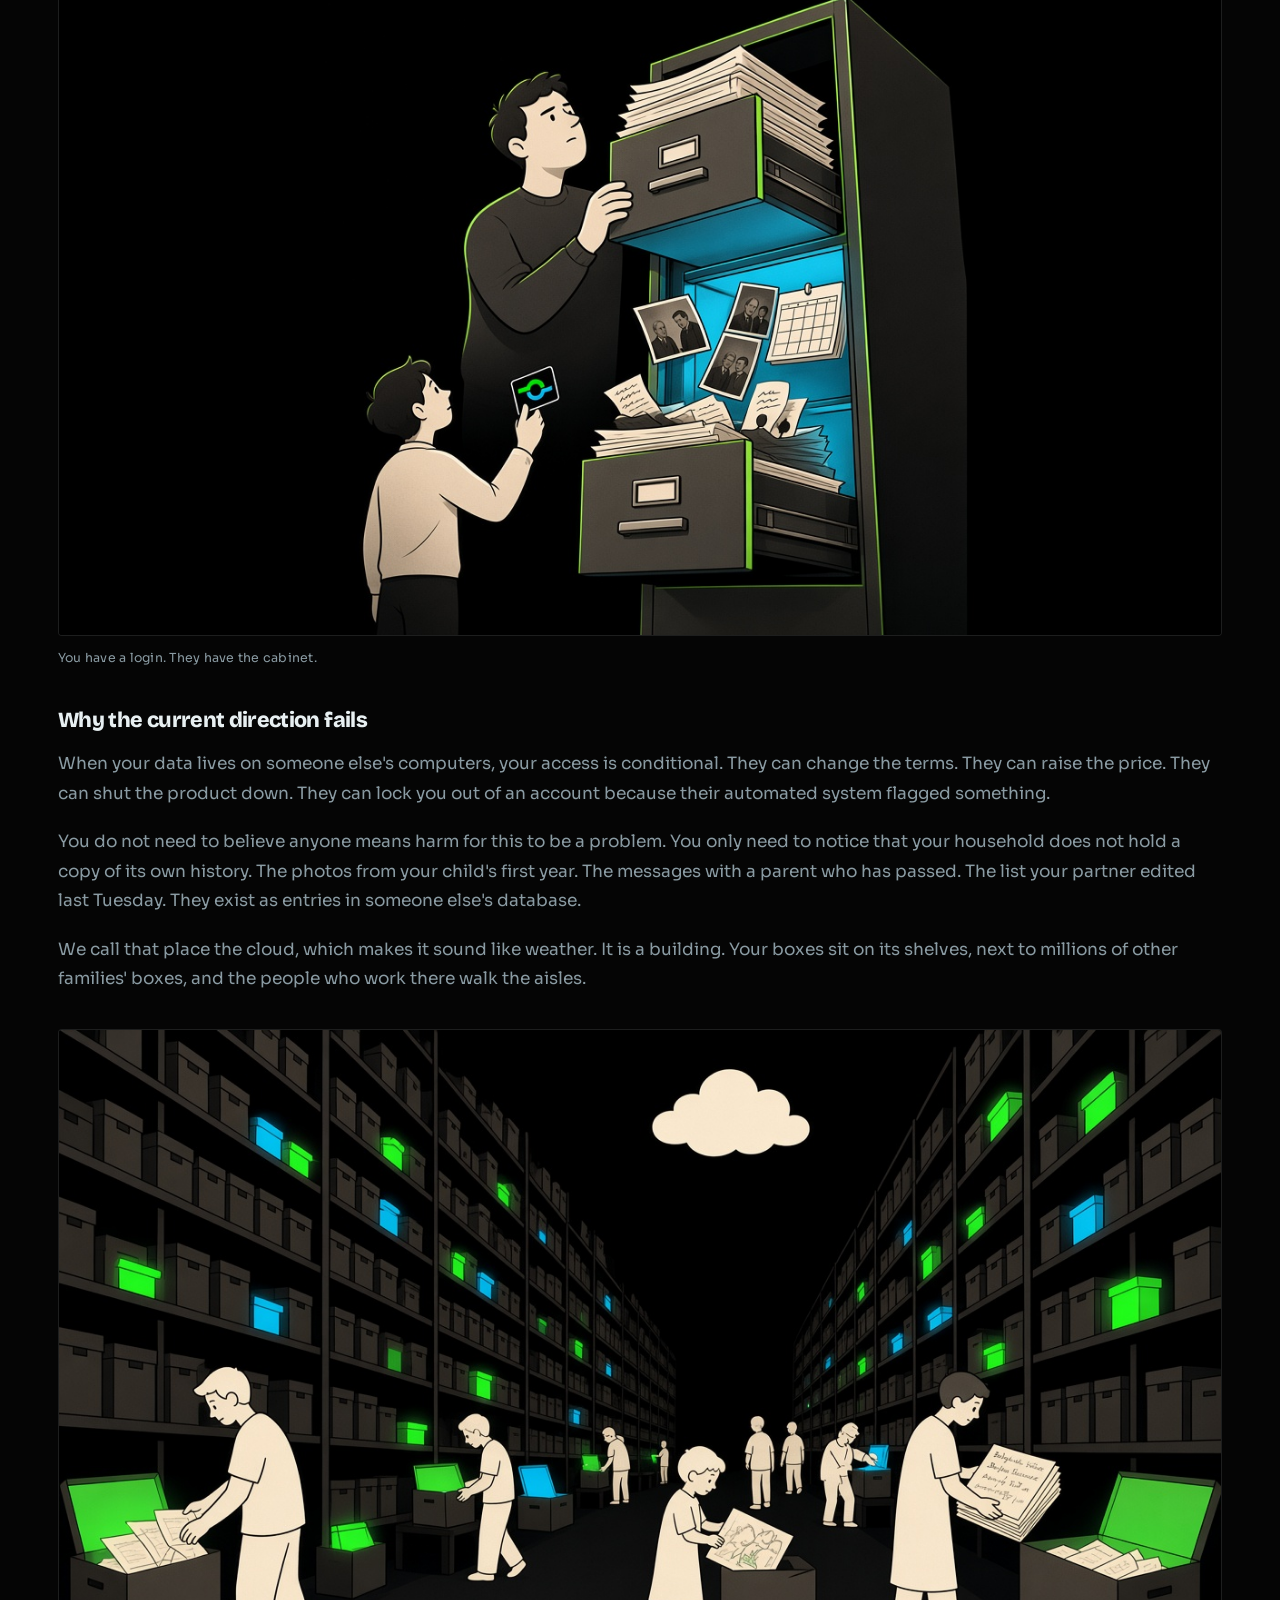
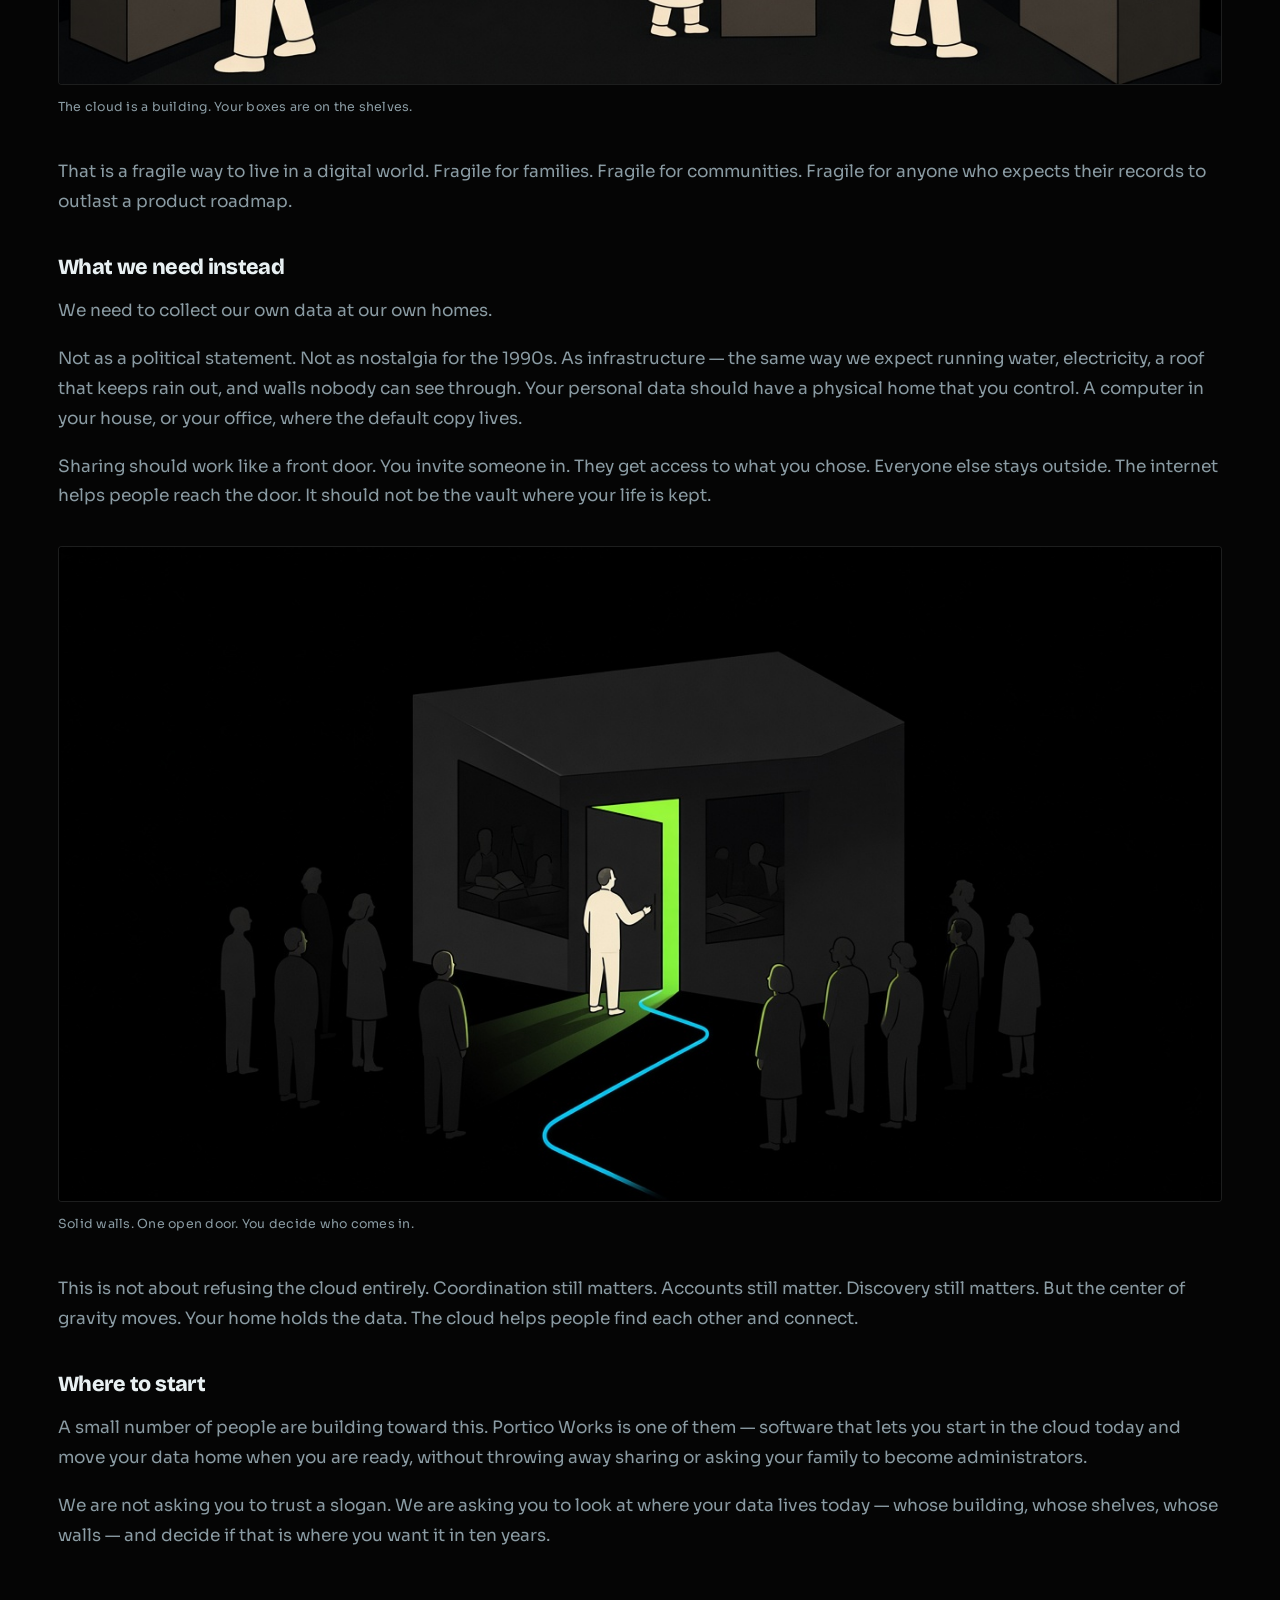
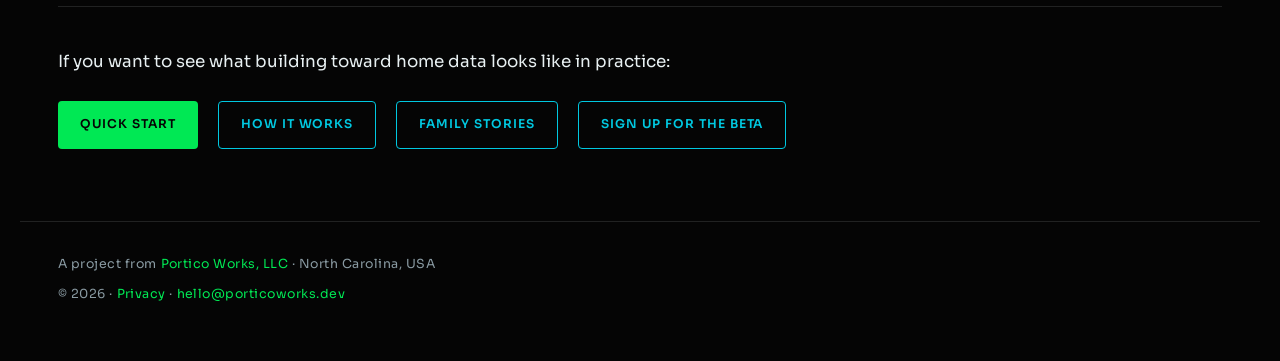
==== commit ade3f0ae: "Update call-to-action link in index.html to direct users to the main site, improving navigation and " ====
--- a/index.html
+++ b/index.html
@@ -158,7 +158,7 @@
           <p class="cta-lede">If you want to see what building toward home data looks like in practice:</p>
           <div class="cta-actions">
             <a class="button button-primary" href="https://web.porticoworks.dev/start/">Quick Start</a>
-            <a class="button button-light" href="https://web.porticoworks.dev/advanced/">Home Agent</a>
+            <a class="button button-light" href="https://web.porticoworks.dev">How it works</a>
             <a class="button button-light" href="https://ourportico.com/">Family stories</a>
             <a class="button button-light" href="mailto:beta@porticoworks.dev?subject=Portico%20beta%20sign-up&body=This%20message%20is%20ready%20to%20send.%20Press%20Send%20to%20join%20the%20Portico%20beta.%0D%0A%0D%0APlease%20sign%20me%20up%20as%20a%20beta%20tester%20and%20reply%20to%20this%20email%20address.">Sign up for the beta</a>
           </div>
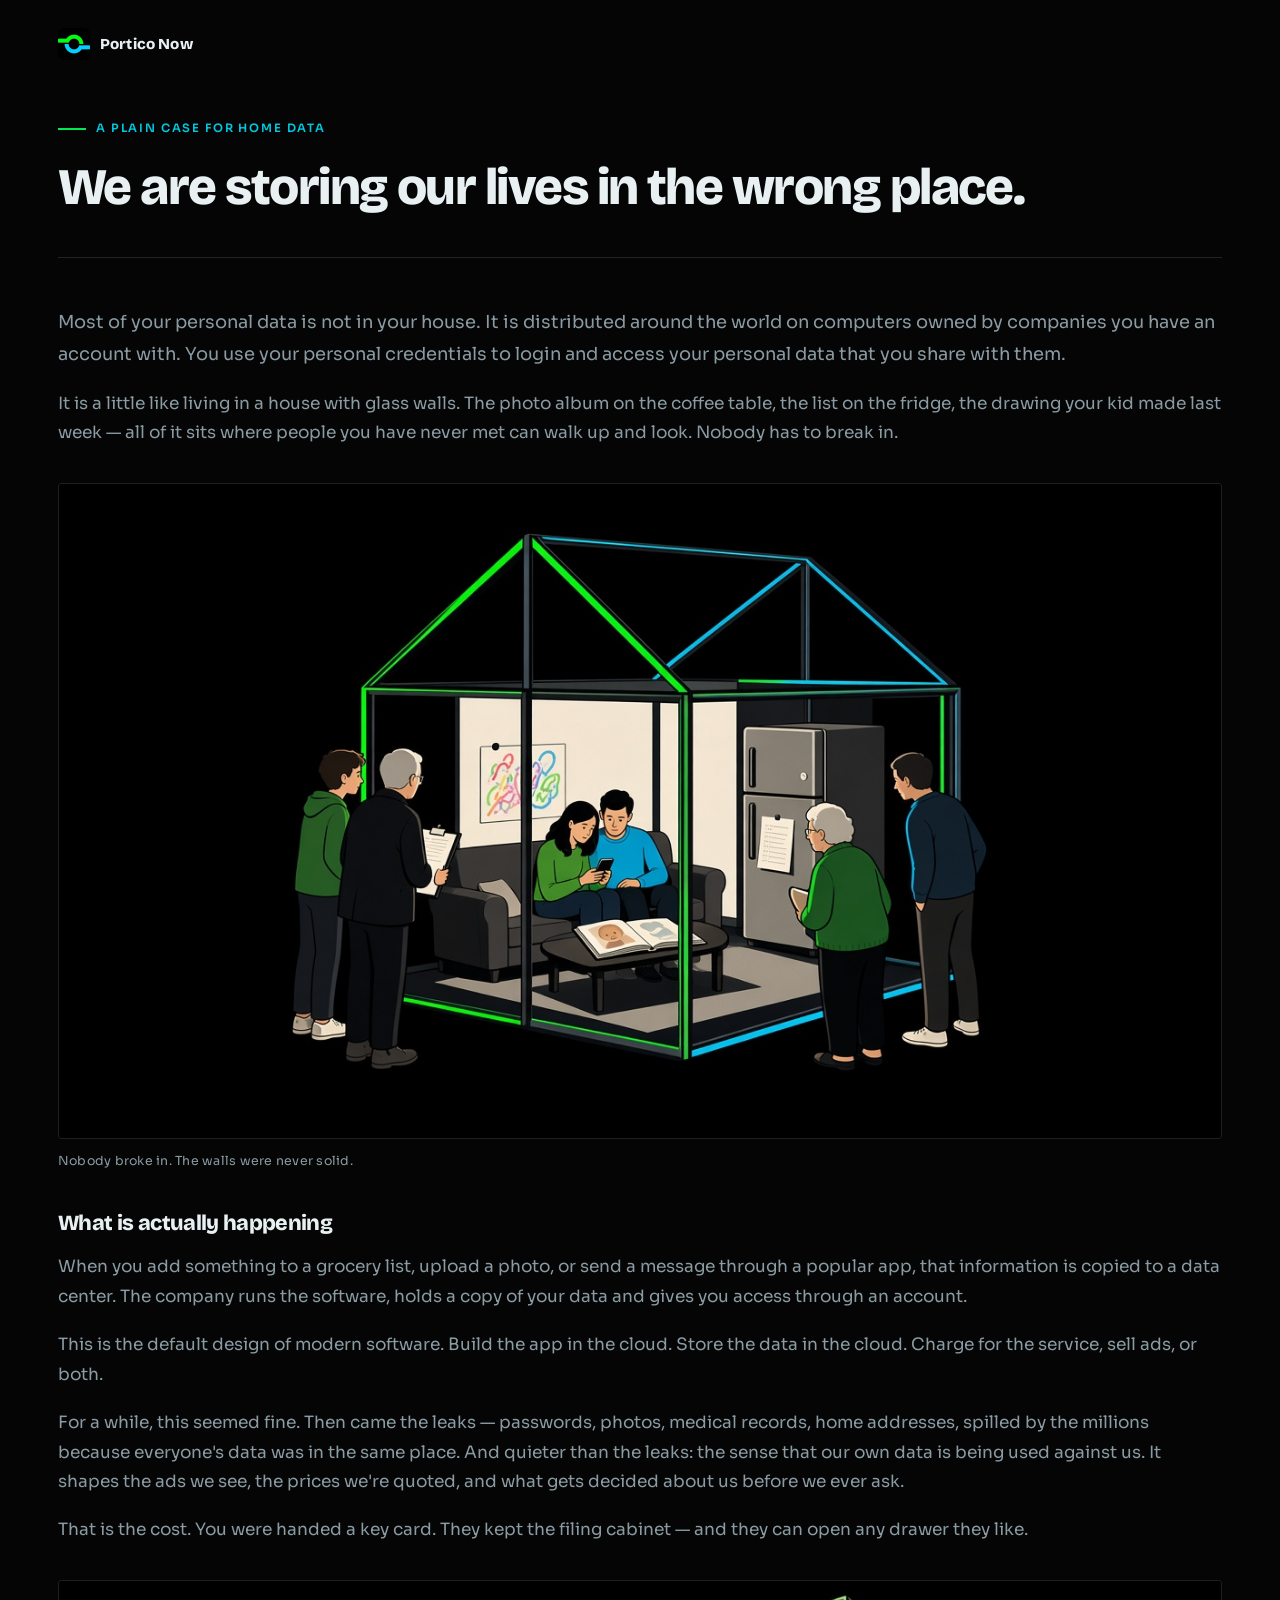
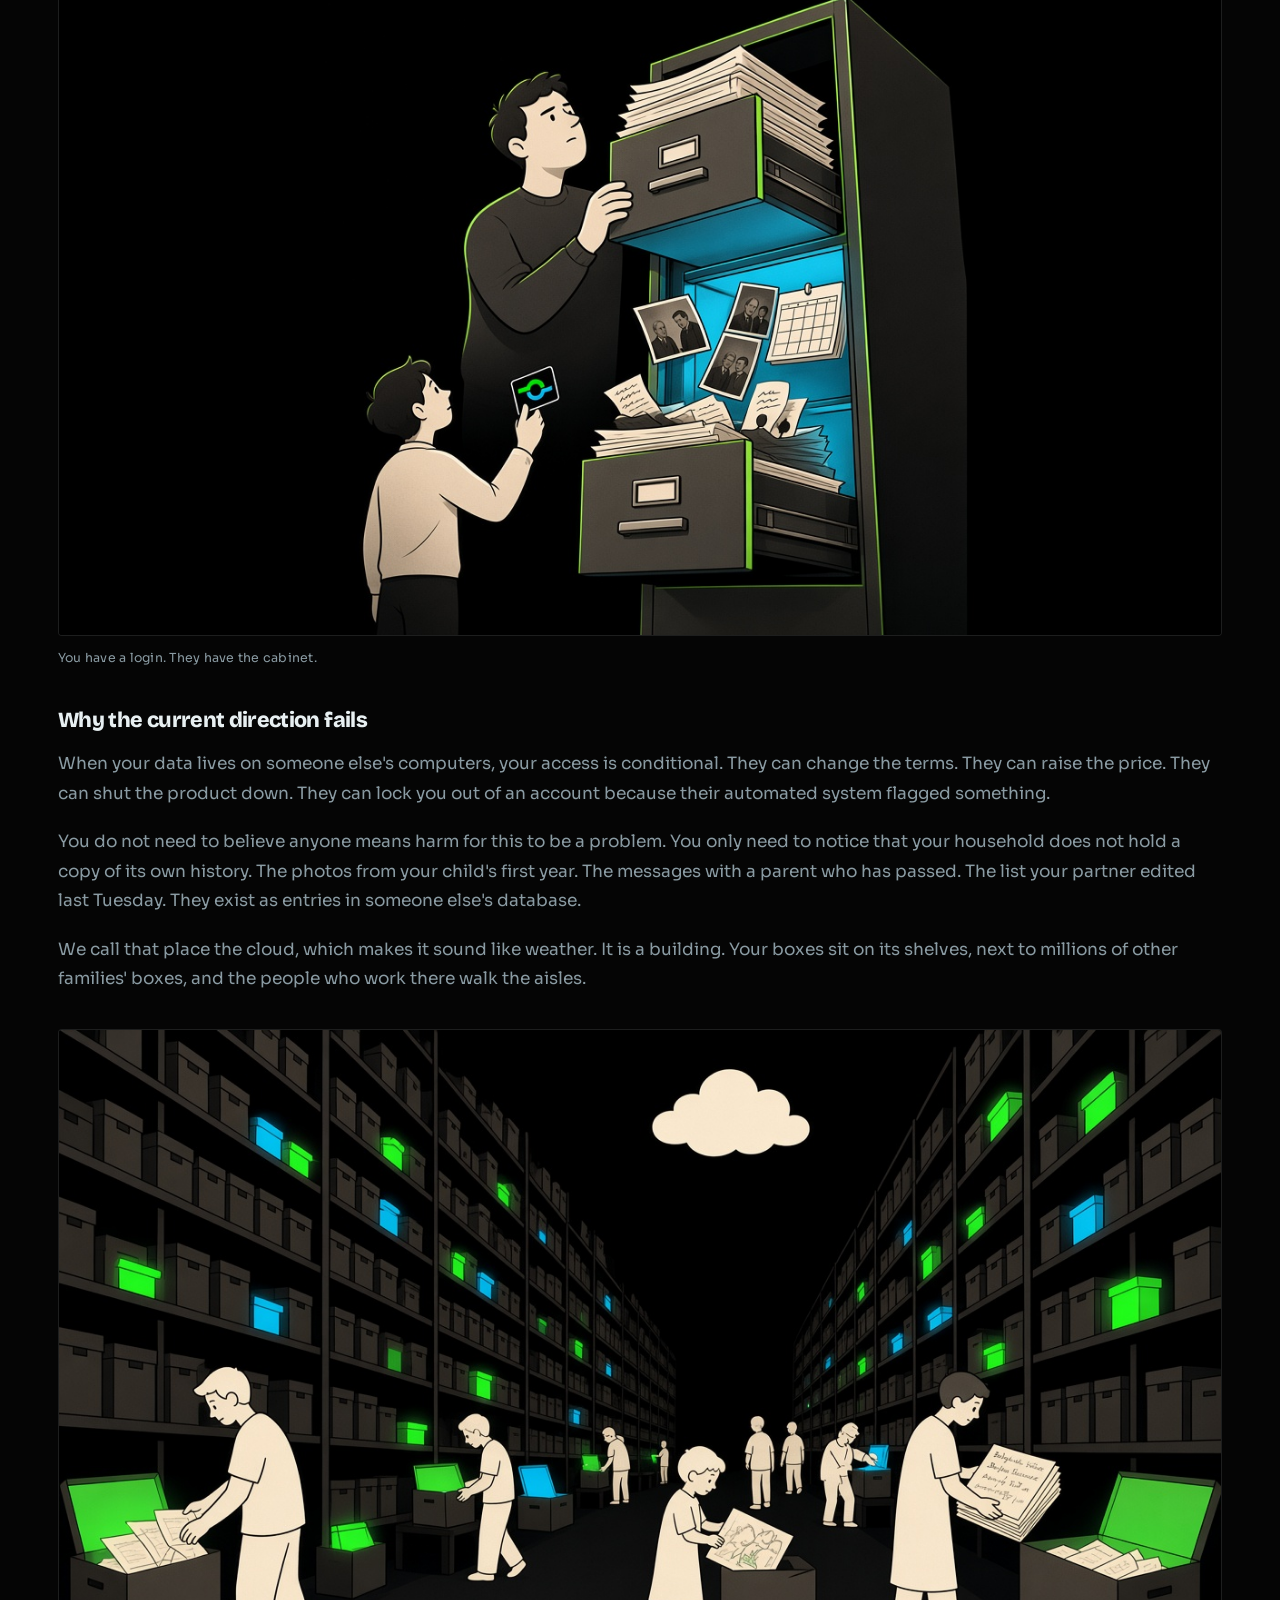
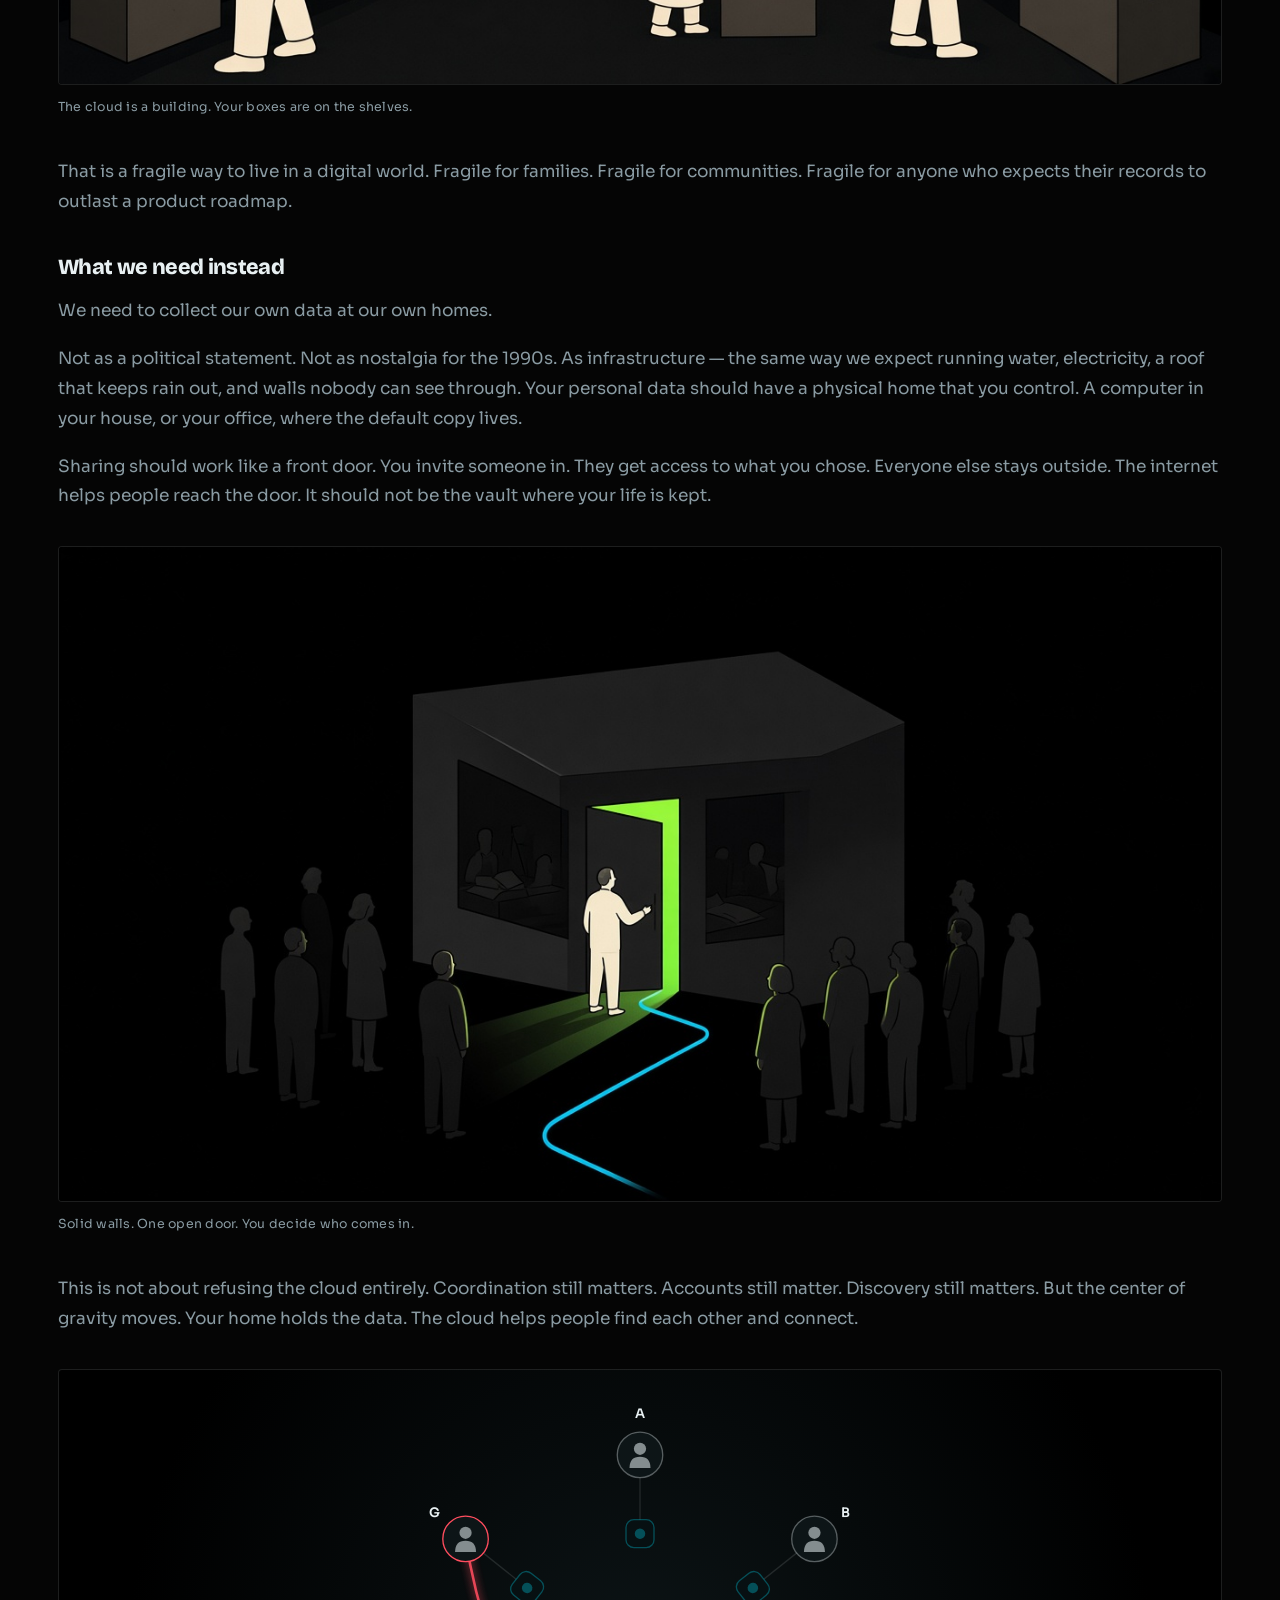
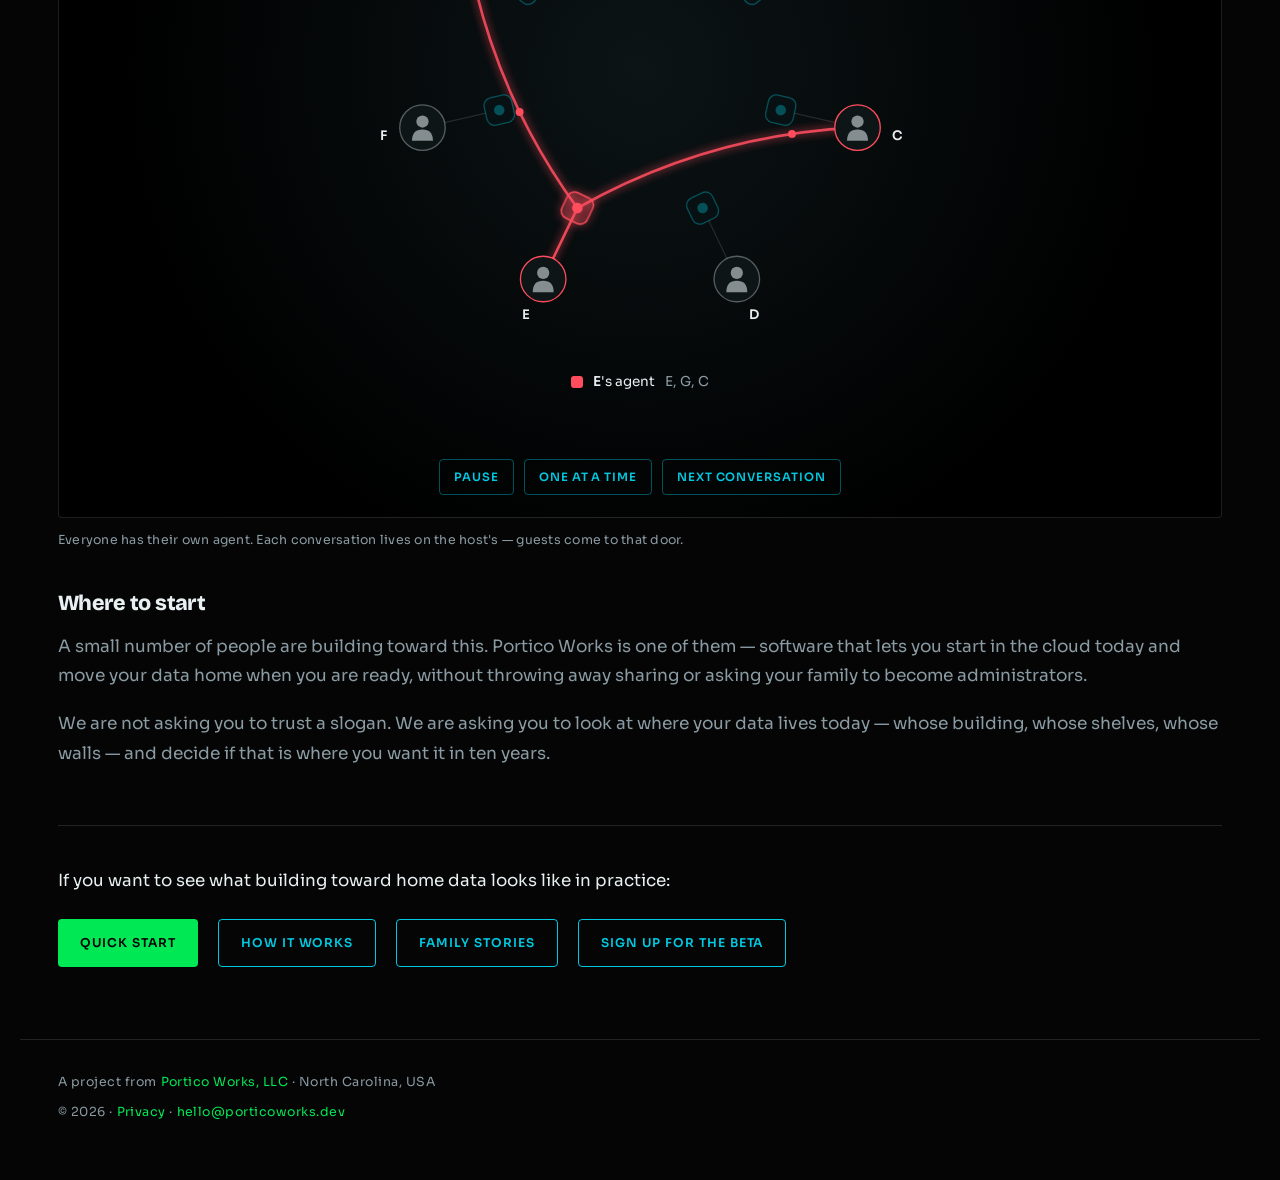
==== commit 7583f4fa: "Add interactive agents diagram in index.html with corresponding styles in styles.css. Introduce agen" ====
--- a/index.html
+++ b/index.html
@@ -142,6 +142,27 @@
             other and connect.
           </p>
 
+          <figure class="essay-figure agents-figure" data-agents-diagram>
+            <div class="agents-panel">
+              <svg viewBox="-320 -320 640 640" role="img"
+                   aria-label="Seven people in a circle, each with their own agent. Colored conversations connect invited people to one host's agent.">
+                <defs>
+                  <filter id="agents-glow" filterUnits="userSpaceOnUse" x="-340" y="-340" width="680" height="680">
+                    <feGaussianBlur stdDeviation="5" result="b"/>
+                    <feMerge><feMergeNode in="b"/><feMergeNode in="SourceGraphic"/></feMerge>
+                  </filter>
+                </defs>
+              </svg>
+              <div class="agents-legend" aria-live="polite"></div>
+              <div class="agents-controls">
+                <button type="button" data-action="pause" aria-pressed="false">Pause</button>
+                <button type="button" data-action="single" aria-pressed="false">One at a time</button>
+                <button type="button" data-action="step">Next conversation</button>
+              </div>
+            </div>
+            <figcaption>Everyone has their own agent. Each conversation lives on the host's — guests come to that door.</figcaption>
+          </figure>
+
           <h2>Where to start</h2>
           <p>
             A small number of people are building toward this. Portico Works is one of them — software that lets you
@@ -160,7 +181,7 @@
             <a class="button button-primary" href="https://web.porticoworks.dev/start/">Quick Start</a>
             <a class="button button-light" href="https://web.porticoworks.dev">How it works</a>
             <a class="button button-light" href="https://ourportico.com/">Family stories</a>
-            <a class="button button-light" href="mailto:beta@porticoworks.dev?subject=Portico%20beta%20sign-up&body=This%20message%20is%20ready%20to%20send.%20Press%20Send%20to%20join%20the%20Portico%20beta.%0D%0A%0D%0APlease%20sign%20me%20up%20as%20a%20beta%20tester%20and%20reply%20to%20this%20email%20address.">Sign up for the beta</a>
+            <a class="button button-light" href="https://web.porticoworks.dev/beta/">Sign up for the beta</a>
           </div>
         </footer>
       </article>
@@ -180,5 +201,6 @@
     </footer>
 
     <script>document.getElementById('year').textContent = new Date().getFullYear();</script>
+    <script src="diagram/agents.js" defer></script>
   </body>
 </html>
--- a/styles.css
+++ b/styles.css
@@ -152,6 +152,73 @@
   color: var(--muted);
 }
 
+.agents-panel {
+  padding: 28px 20px 22px;
+  border: 1px solid var(--line);
+  border-radius: 4px;
+  background: radial-gradient(circle at 50% 40%, #0c1416 0%, #000 70%);
+}
+.agents-panel svg {
+  display: block;
+  width: min(560px, 100%);
+  height: auto;
+  margin-inline: auto;
+  overflow: visible;
+}
+.agents-panel .own-link { stroke: var(--line); stroke-width: 1.5; }
+.agents-panel .person-body { fill: #0d1517; stroke: rgba(232, 240, 242, 0.35); stroke-width: 1.5; transition: stroke .6s; }
+.agents-panel .person-glyph { fill: rgba(232, 240, 242, 0.55); }
+.agents-panel .person-label { fill: var(--ink); font-size: 15px; font-weight: 600; text-anchor: middle; dominant-baseline: middle; }
+.agents-panel .agent-body { fill: #071012; stroke: rgba(0, 200, 224, 0.35); stroke-width: 1.5; transition: stroke .6s, fill .6s; }
+.agents-panel .agent-core { fill: rgba(0, 200, 224, 0.35); transition: fill .6s; }
+.agents-panel .convo-line {
+  fill: none;
+  stroke-width: 3;
+  stroke-linecap: round;
+  opacity: 0;
+  transition: opacity .7s ease, stroke-dashoffset .9s ease;
+}
+.agents-panel .convo-line.on { opacity: .9; }
+.agents-panel .pulse { opacity: 0; transition: opacity .5s; }
+.agents-panel .pulse.on { opacity: 1; }
+.agents-legend {
+  min-height: 5.4em;
+  margin-top: 14px;
+  display: flex;
+  flex-direction: column;
+  align-items: center;
+  gap: 4px;
+  font-size: .85rem;
+  line-height: 1.5;
+}
+.agents-legend-item { display: flex; align-items: center; gap: 10px; opacity: 0; transition: opacity .6s; }
+.agents-legend-item.on { opacity: 1; }
+.agents-legend-item strong { color: var(--ink); }
+.agents-legend-item .swatch { width: 12px; height: 12px; border-radius: 3px; }
+.agents-legend-item .who { color: var(--muted); }
+.agents-controls {
+  margin-top: 14px;
+  display: flex;
+  flex-wrap: wrap;
+  justify-content: center;
+  gap: 10px;
+}
+.agents-controls button {
+  font: inherit;
+  font-size: .72rem;
+  font-weight: 600;
+  letter-spacing: .08em;
+  text-transform: uppercase;
+  color: var(--cyan);
+  background: transparent;
+  border: 1px solid rgba(0, 200, 224, 0.4);
+  border-radius: 4px;
+  padding: 7px 14px;
+  cursor: pointer;
+}
+.agents-controls button:hover { background: rgba(0, 200, 224, 0.12); }
+.agents-controls button[aria-pressed="true"] { border-color: var(--green); color: var(--green); }
+
 .essay-cta {
   margin-top: 56px;
   padding-top: 40px;
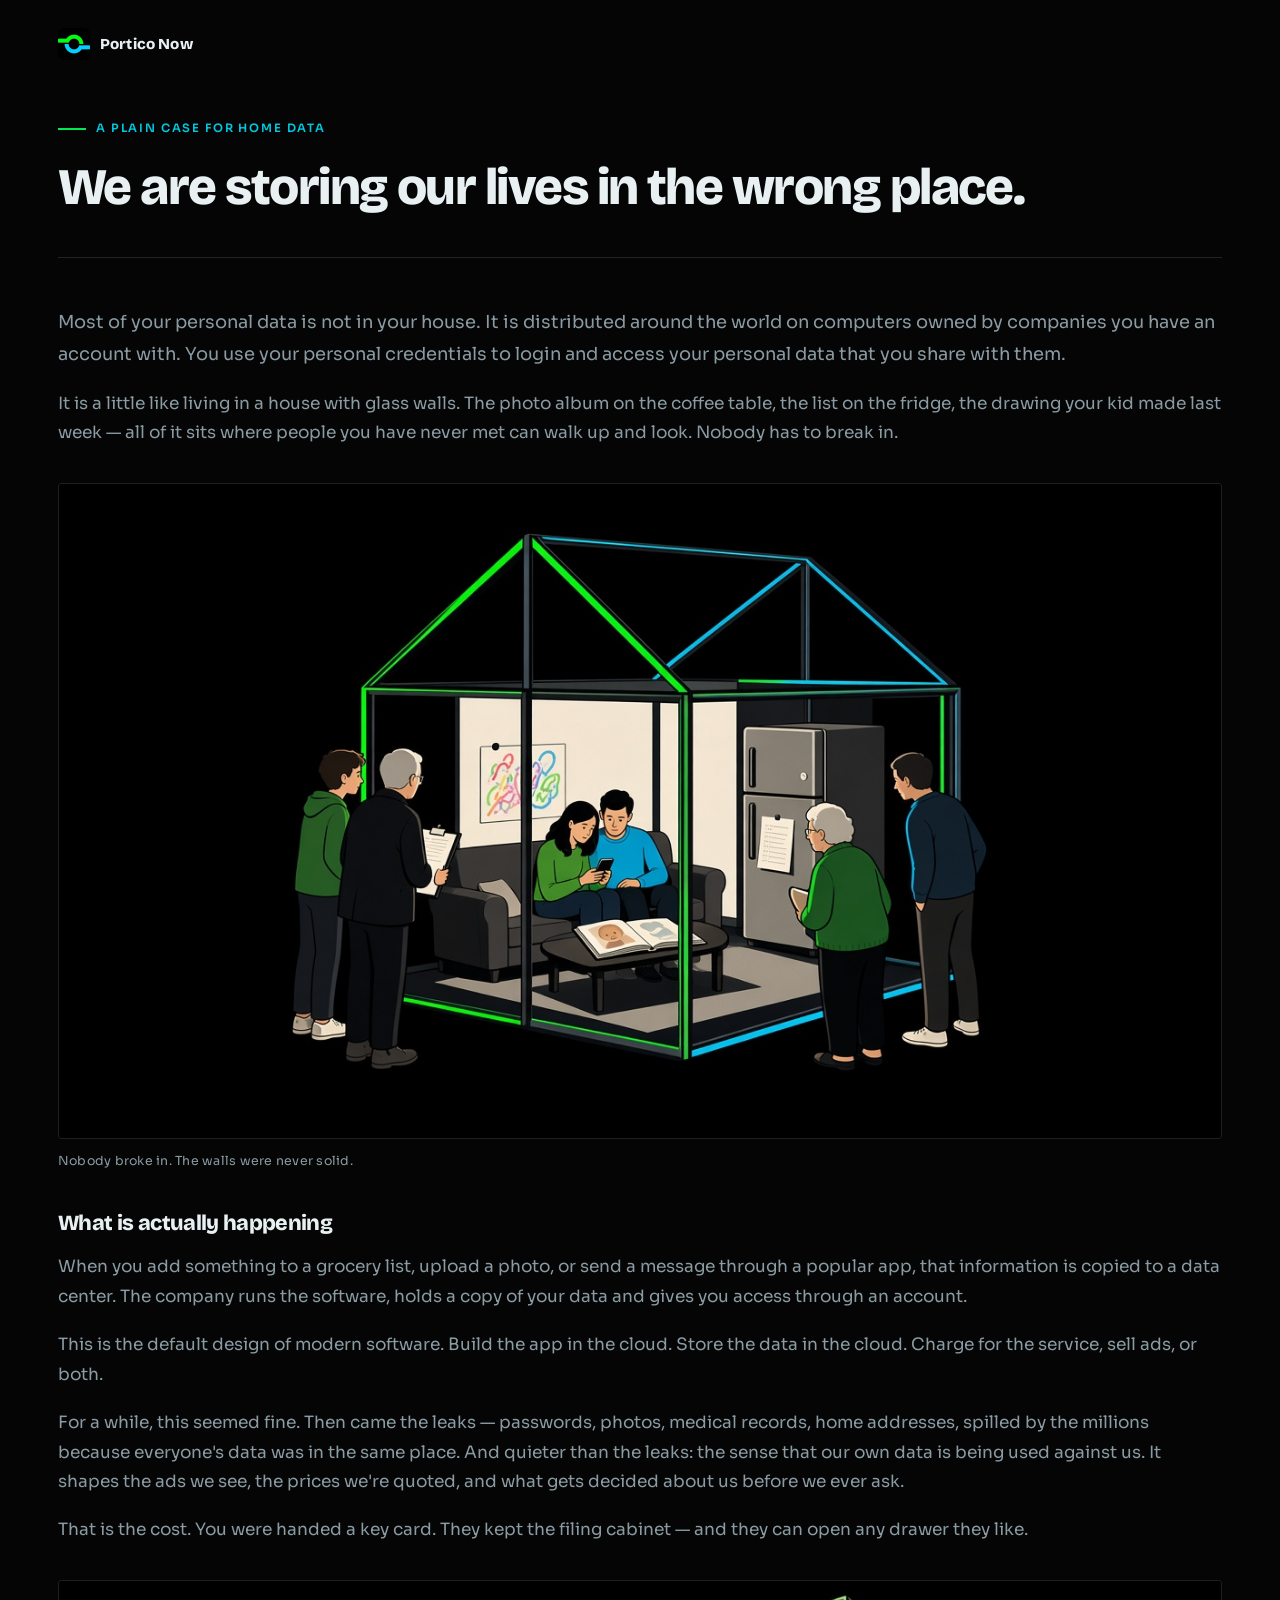
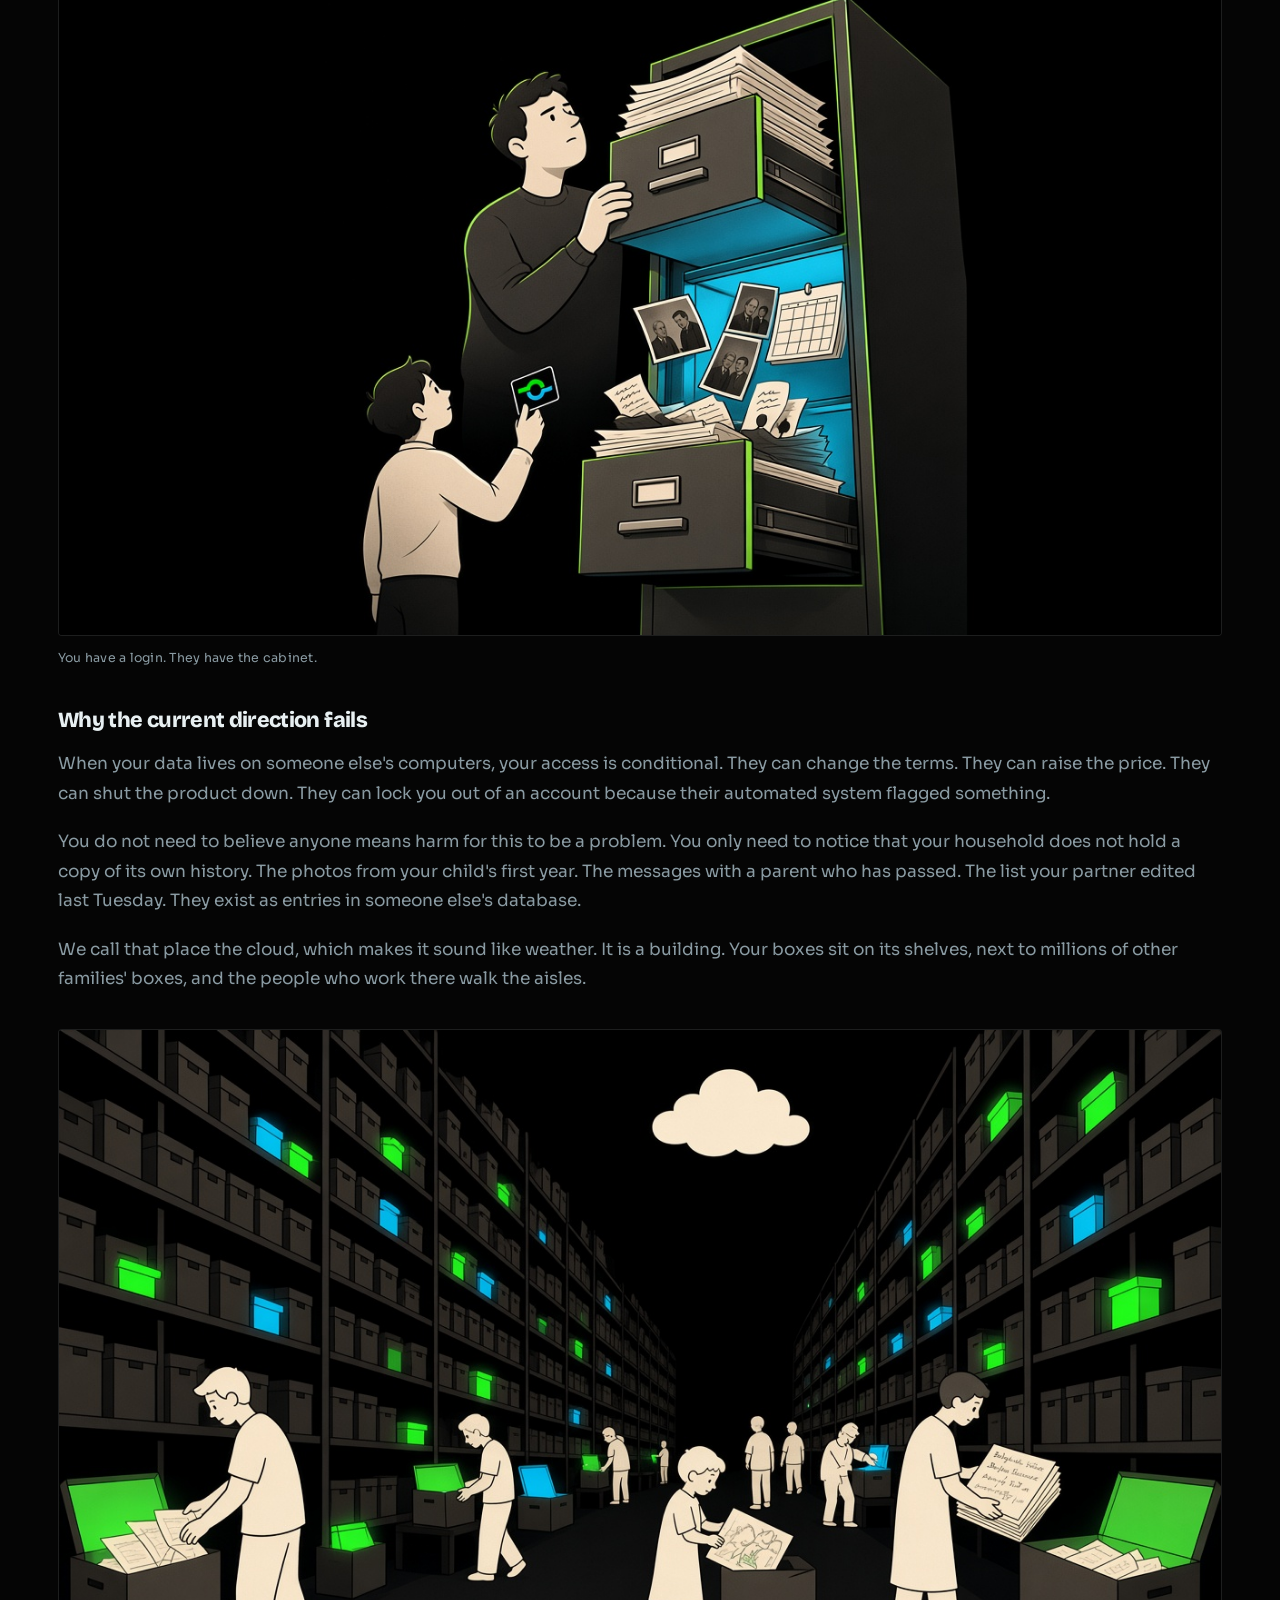
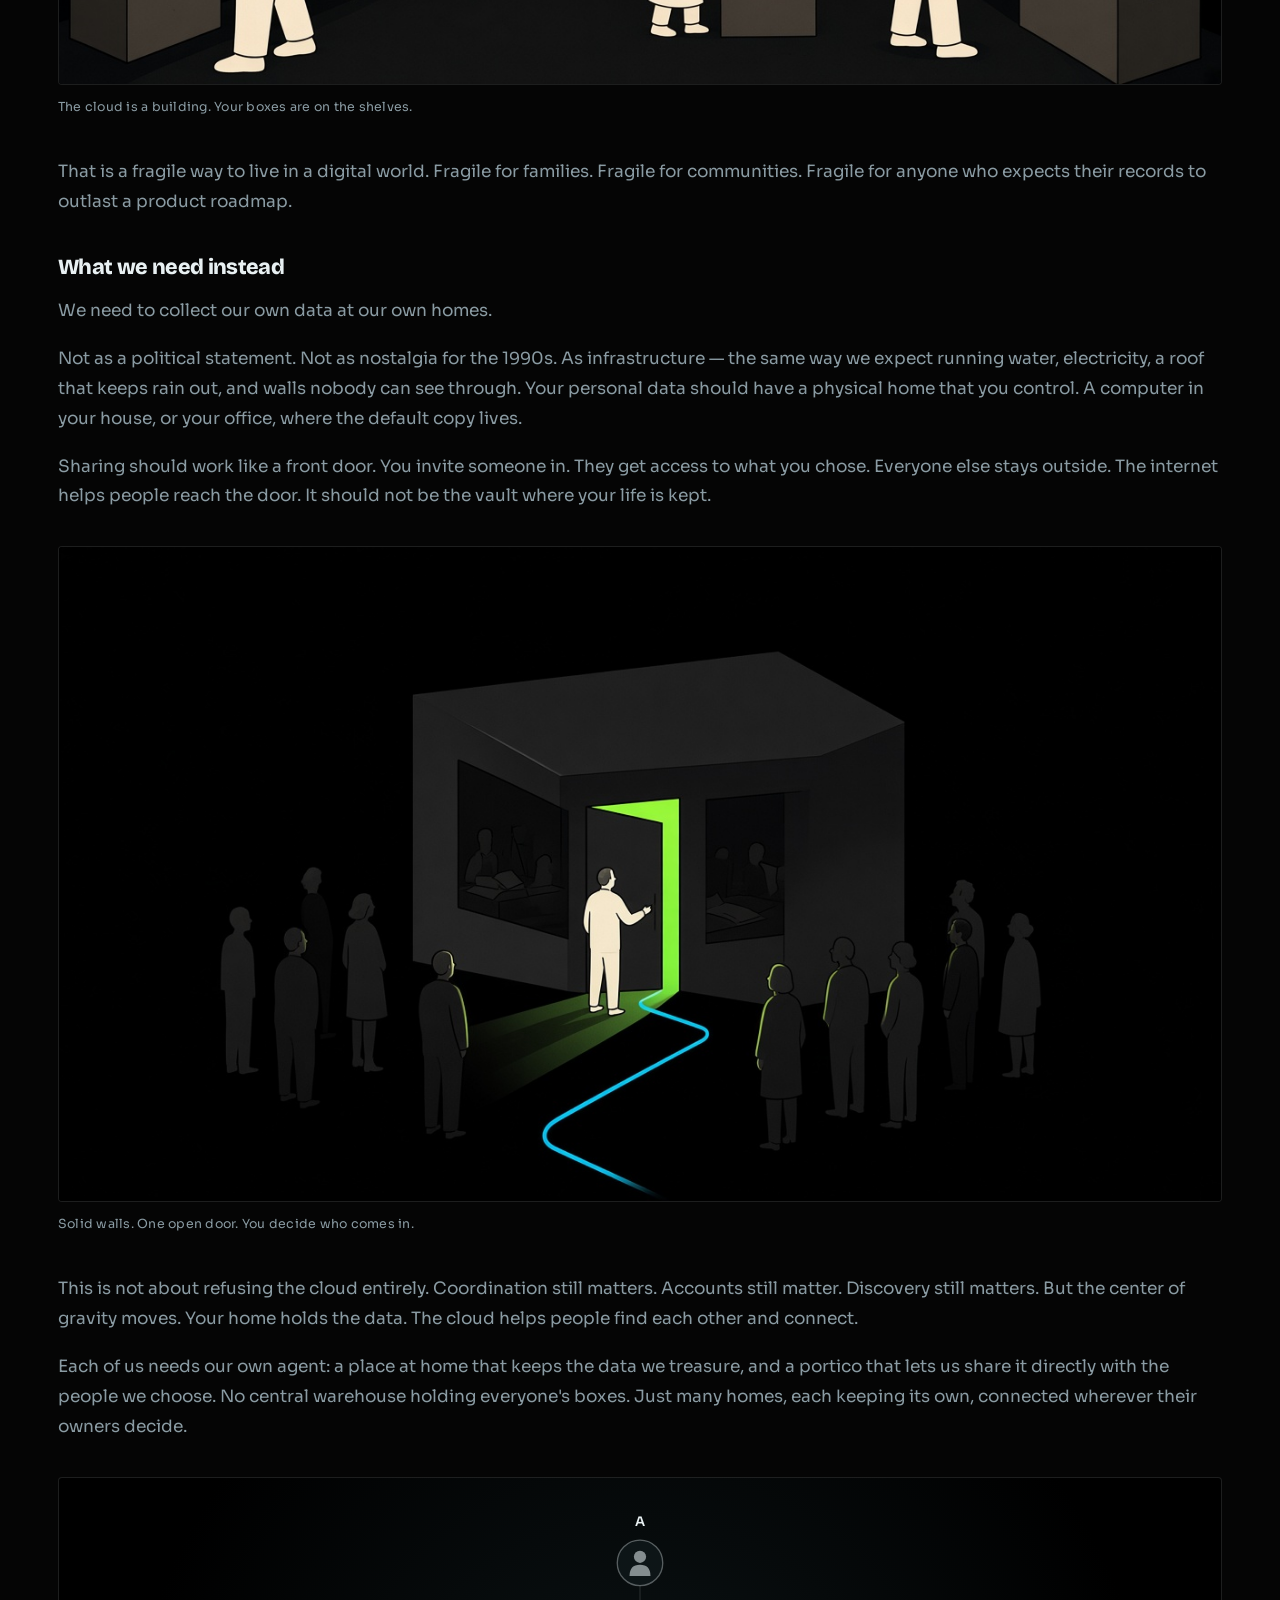
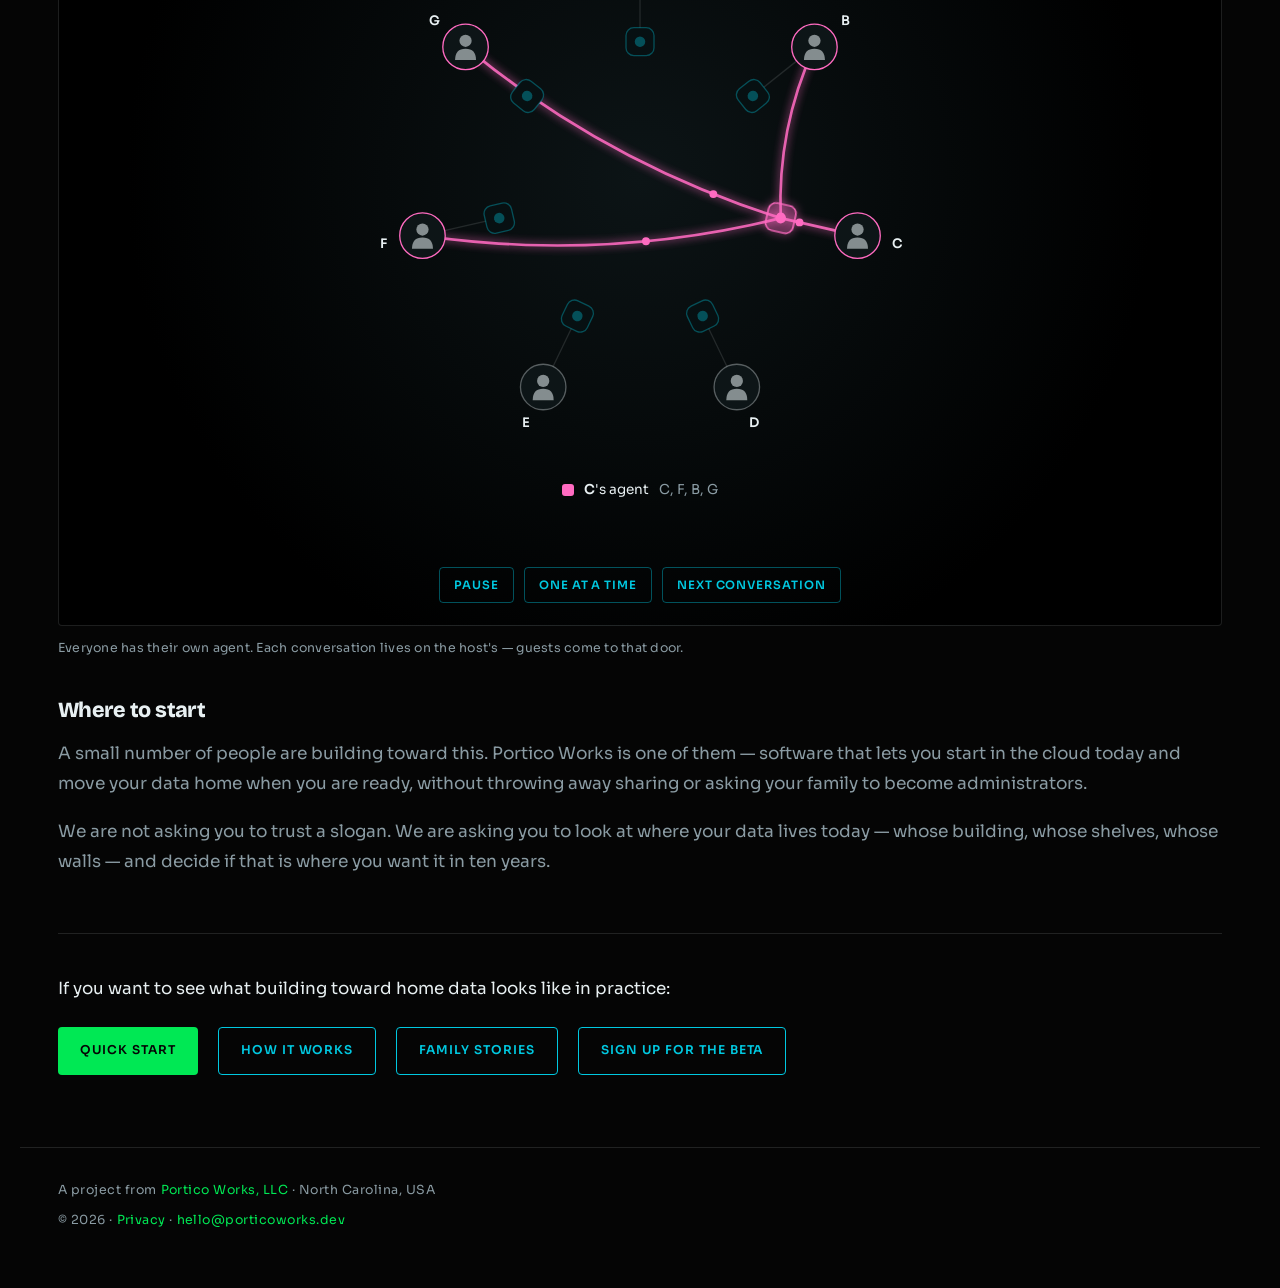
==== commit 1e117f17: "Explain the own-agent idea in plain words just above the conversations diagram Co-authored-by: Curso" ====
--- a/index.html
+++ b/index.html
@@ -141,6 +141,11 @@
             still matters. But the center of gravity moves. Your home holds the data. The cloud helps people find each
             other and connect.
           </p>
+          <p>
+            Each of us needs our own agent: a place at home that keeps the data we treasure, and a portico that lets
+            us share it directly with the people we choose. No central warehouse holding everyone's boxes. Just many
+            homes, each keeping its own, connected wherever their owners decide.
+          </p>
 
           <figure class="essay-figure agents-figure" data-agents-diagram>
             <div class="agents-panel">
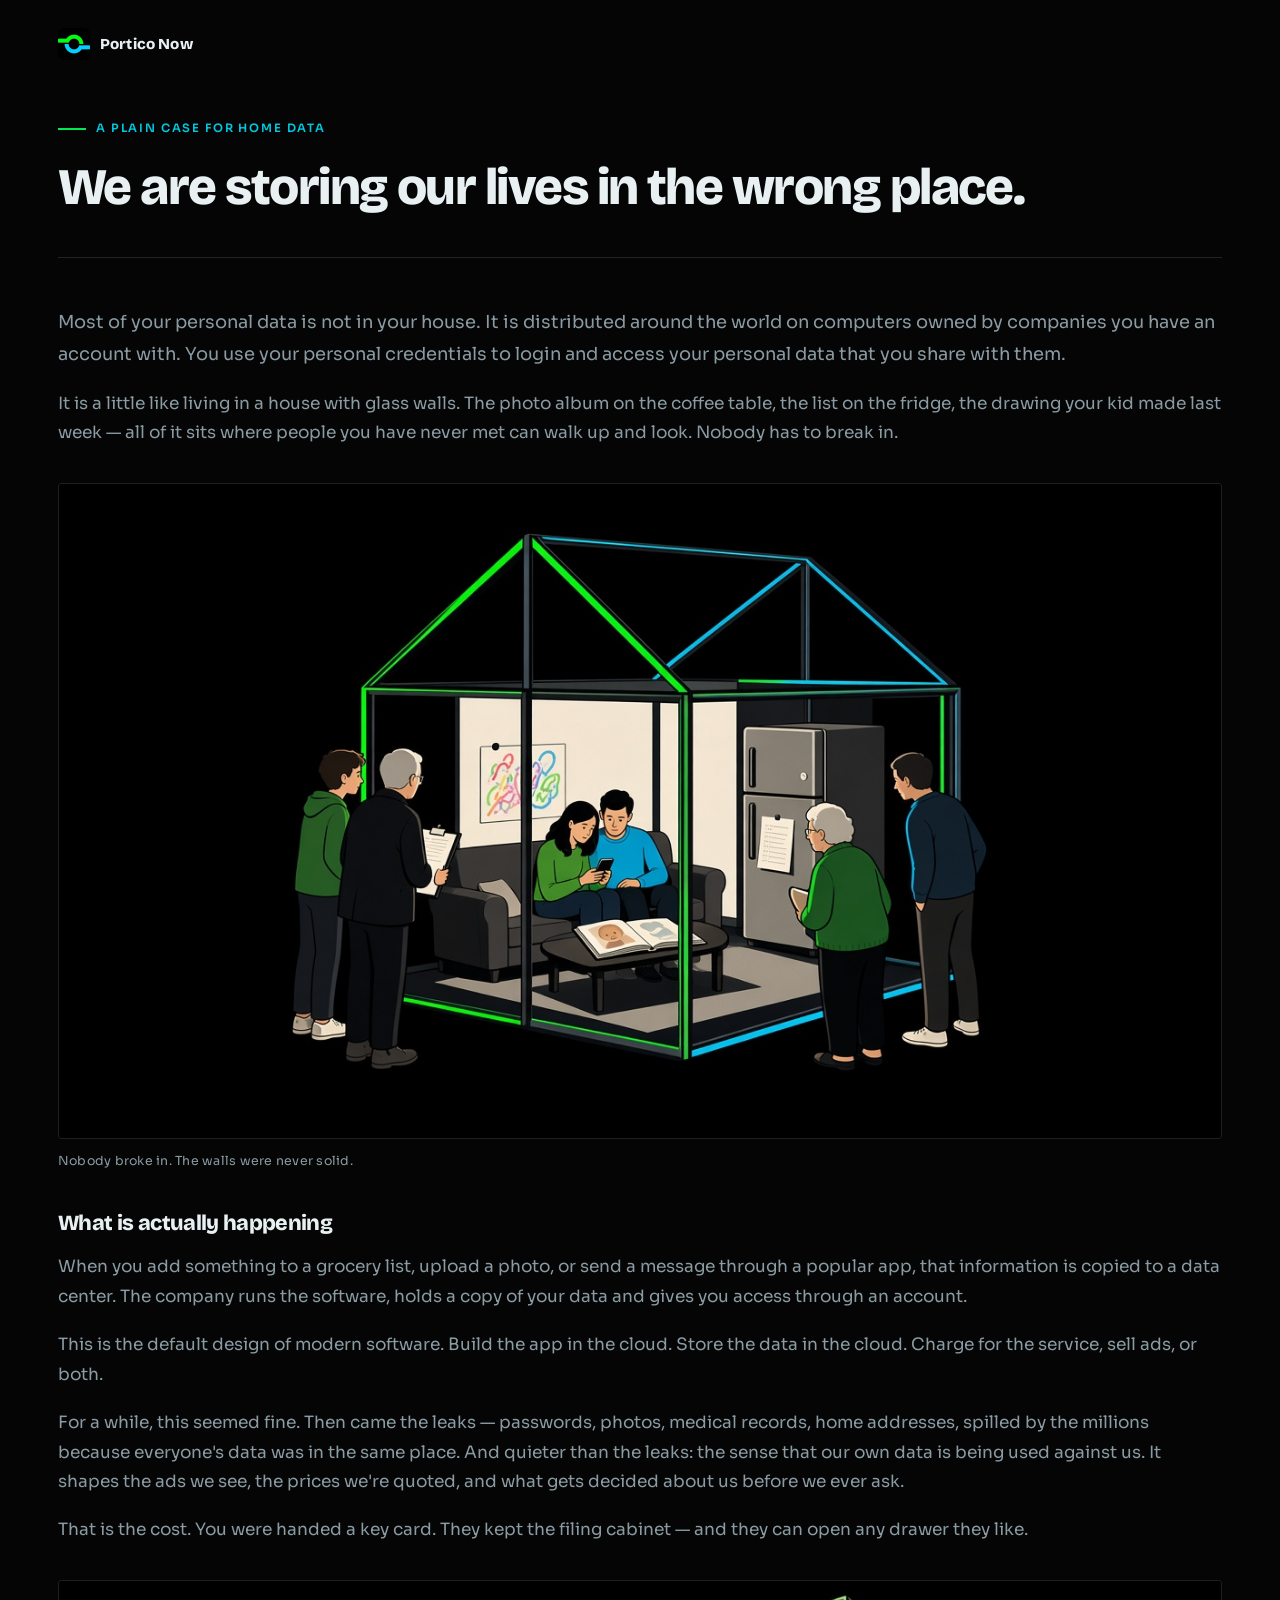
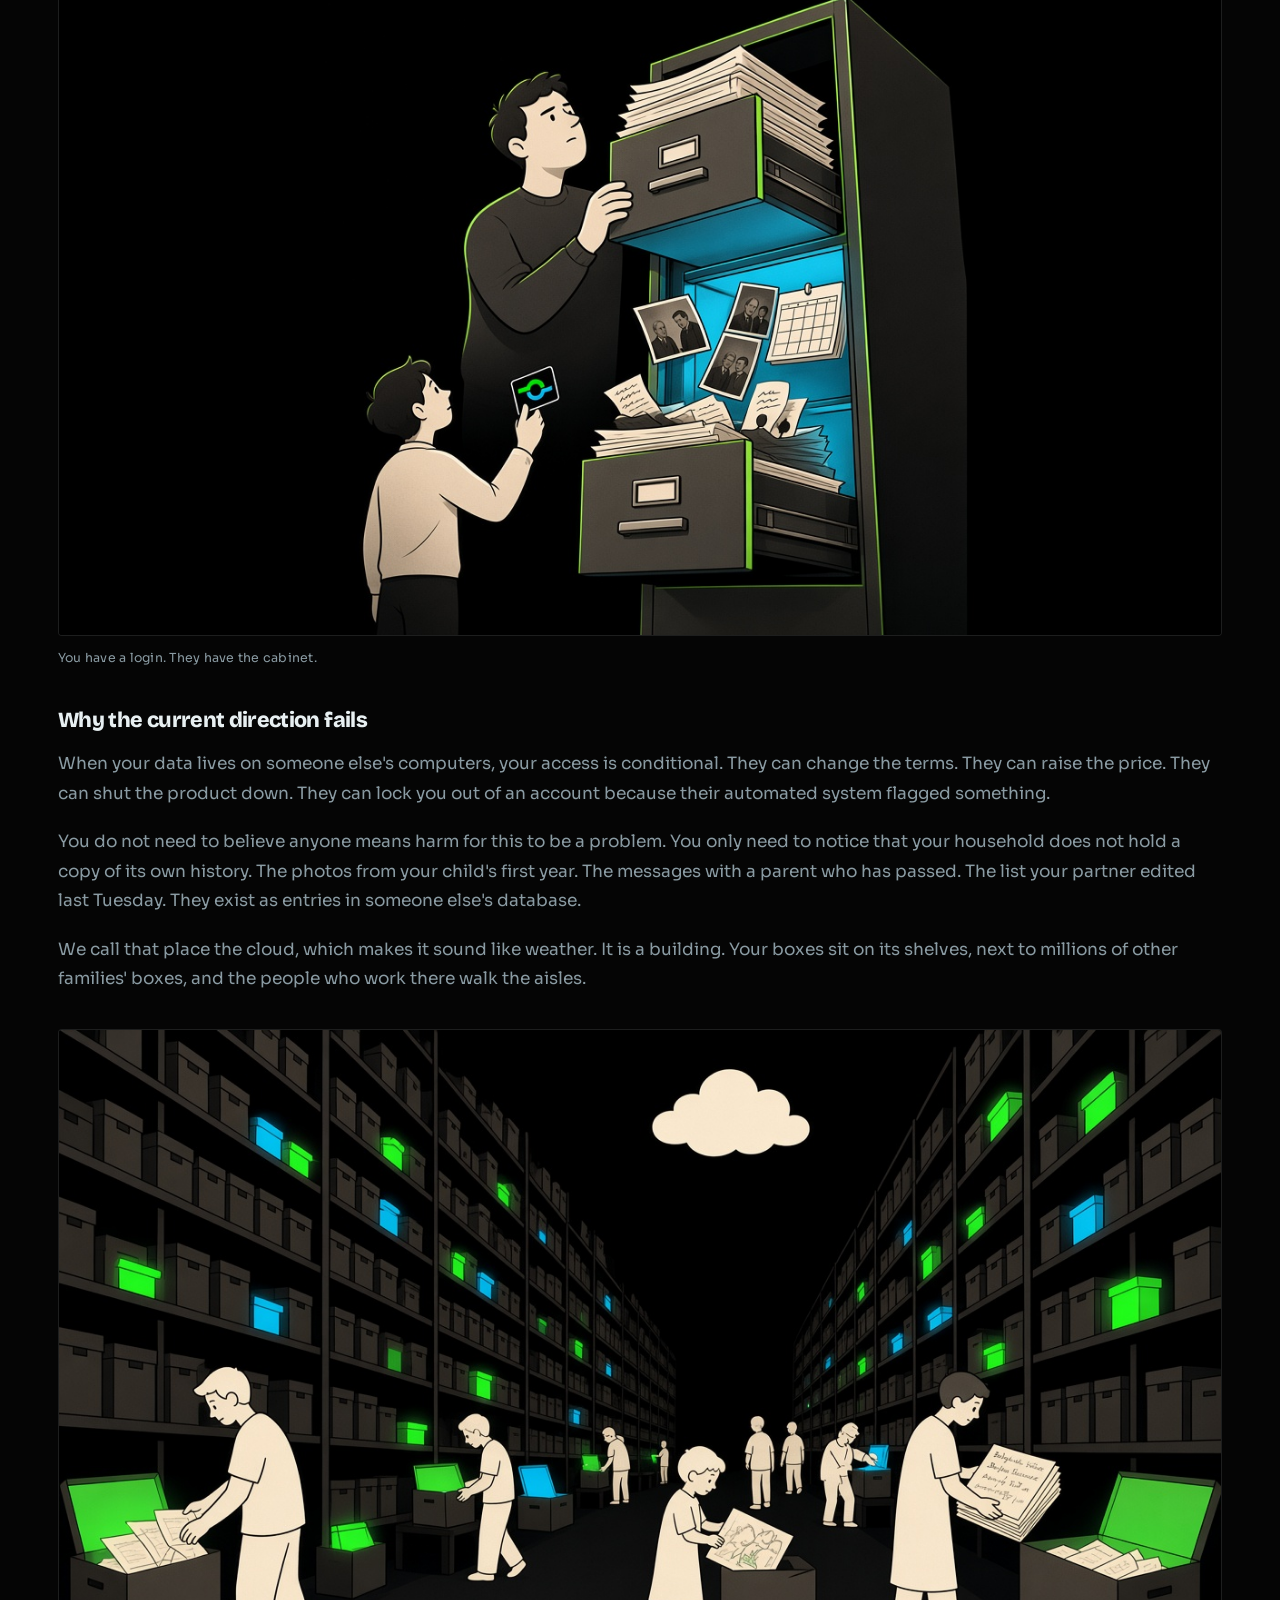
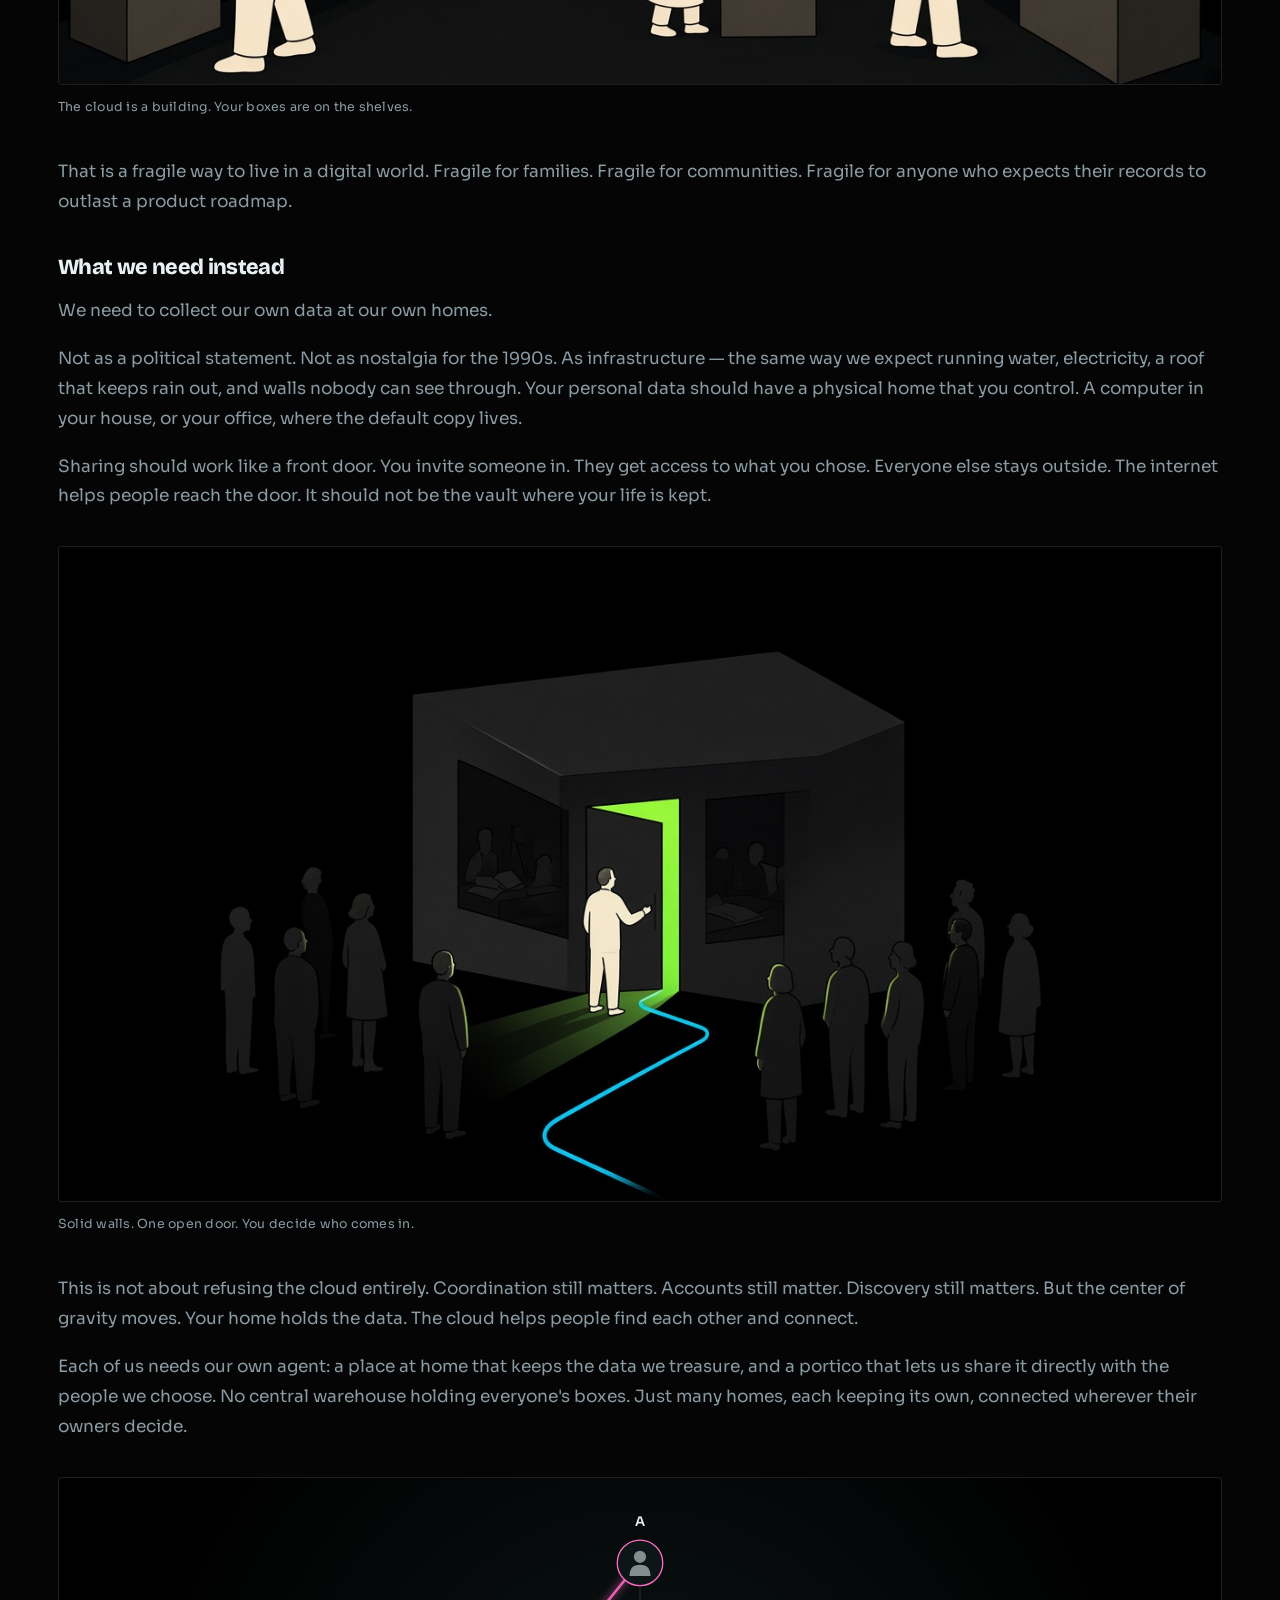
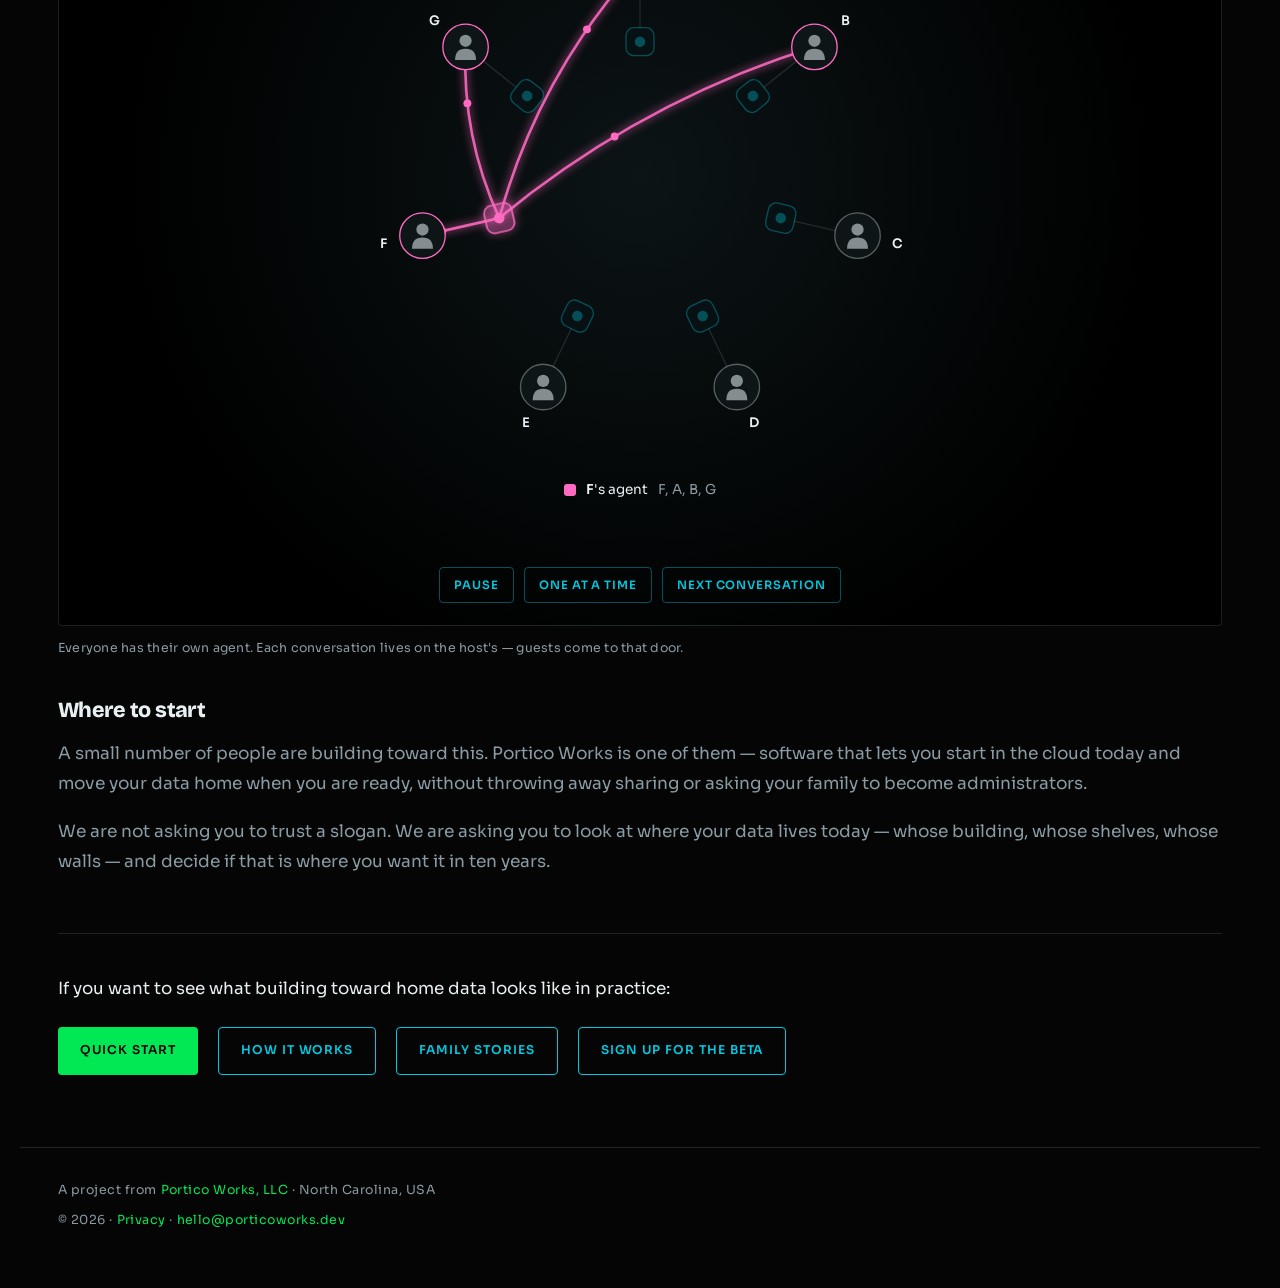
==== commit 409fa0eb: "Add script to handle external links in standalone mode for improved navigation. Ensures off-site lin" ====
--- a/index.html
+++ b/index.html
@@ -206,6 +206,33 @@
     </footer>
 
     <script>document.getElementById('year').textContent = new Date().getFullYear();</script>
+    <script>
+      // Home-screen web app (display:standalone) drops same-window links to
+      // other sites. Open those in the browser. Portico Mobile keeps them in
+      // its own WebView, which follows normal navigations.
+      (function () {
+        var standalone = window.navigator.standalone === true ||
+          (window.matchMedia && window.matchMedia("(display-mode: standalone)").matches);
+        if (!standalone) return;
+        if (/PorticoMobile\//.test(navigator.userAgent || "")) return;
+        document.addEventListener("click", function (event) {
+          var node = event.target;
+          while (node && node.nodeName !== "A") node = node.parentNode;
+          if (!node || !node.href) return;
+          var url;
+          try { url = new URL(node.href, location.href); } catch (e) { return; }
+          var offSite = url.origin !== location.origin ||
+            url.protocol === "mailto:" || url.protocol === "tel:";
+          if (!offSite) return;
+          event.preventDefault();
+          if (url.protocol === "mailto:" || url.protocol === "tel:") {
+            location.href = node.href;
+            return;
+          }
+          window.open(node.href, "_blank", "noopener");
+        }, true);
+      })();
+    </script>
     <script src="diagram/agents.js" defer></script>
   </body>
 </html>
